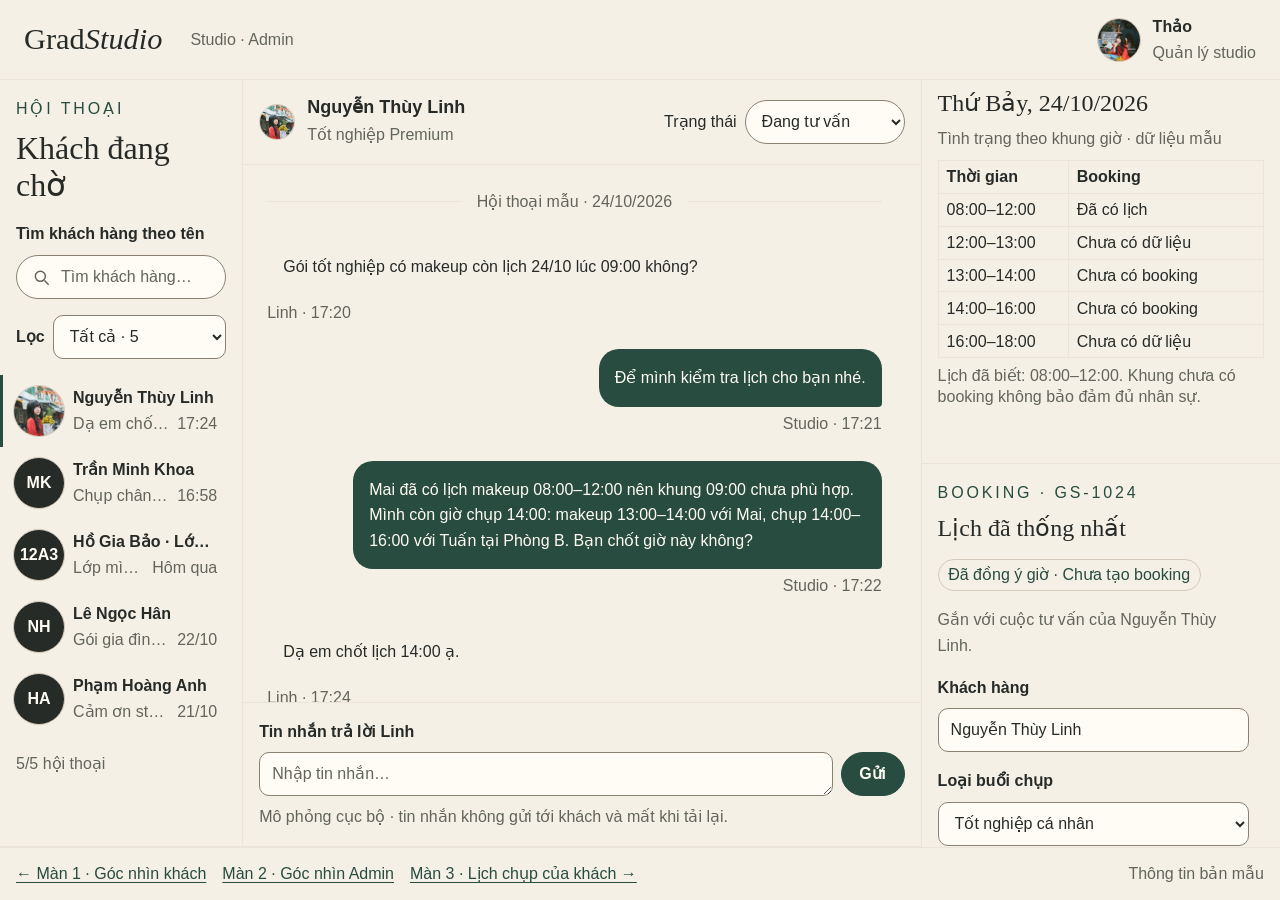
==== admin-scheduling.html @ cd3be63a "Refactor code structure for improved readability and maintainability" ====
<!doctype html>
<html lang="vi">
<head>
  <meta charset="UTF-8">
  <meta name="viewport" content="width=device-width, initial-scale=1">
  <meta name="description" content="Góc nhìn Admin GradStudio: hội thoại tư vấn, lịch nhân sự và bản nháp booking tốt nghiệp của Linh.">
  <title>Hội thoại &amp; lịch chụp | GradStudio</title>
  <link rel="stylesheet" href="css/common.css">
  <style>
    /* Page styles are embedded to keep this delivery to one HTML file. */
    .admin-page { --admin-line: color-mix(in srgb, var(--color-border) 30%, var(--color-background)); }
    .admin-page h1,.admin-page h2,.admin-page h3 { font-family: "Times New Roman",serif; font-weight: 400; }
    .admin-page h1 { font-size: 2rem; }
    .admin-page h2 { font-size: 1.75rem; }
    .admin-page h3 { font-size: 1.35rem; }
    .admin-page button,.admin-page select,.admin-page input { min-height: 44px; }
    .admin-page [hidden] { display: none; }
    .admin-skip { position: absolute; left: 1rem; top: -8rem; z-index: 5; }
    .admin-skip:focus { top: 1rem; }
    .admin-header { padding: 1rem; border-bottom: 1px solid var(--admin-line); display: flex; align-items: center; gap: 1rem 2rem; flex-wrap: wrap; }
    .admin-brand { display: inline-flex; align-items: center; min-height: 44px; font: 1.9rem "Times New Roman",serif; color: var(--color-text); text-decoration: none; }
    .admin-brand em { font-weight: 400; }
    .admin-role { background: var(--color-surface-soft); border-radius: 2rem; padding: .25rem .75rem; color: var(--color-text-muted); }
    .admin-nav { display: flex; flex-wrap: wrap; align-items: center; gap: .5rem 1.5rem; }
    .admin-nav a { display: inline-flex; align-items: center; min-height: 44px; text-decoration: none; }
    .admin-nav [aria-current] { border-bottom: 2px solid var(--color-brand); }
    .admin-user { display: flex; align-items: center; gap: .75rem; margin: 0; }
    .admin-avatar { width: 44px; height: 44px; object-fit: cover; border-radius: 50%; flex-shrink: 0; border: 1px solid var(--color-border); }
    .admin-layout { display: grid; }
    .admin-left,.admin-chat,.admin-right { min-width: 0; }
    .admin-left { border-bottom: 1px solid var(--admin-line); }
    .admin-inbox-head { padding: 1rem; }
    .admin-eyebrow { text-transform: uppercase; letter-spacing: .18em; font-size: 1rem; color: var(--color-brand); margin-bottom: .5rem; }
    .admin-muted { color: var(--color-text-muted); }
    .admin-note { color: var(--color-text-muted); margin: .5rem 0 0; }
    .admin-search { position: relative; }
    .admin-search svg { position: absolute; left: 1rem; top: .85rem; width: 20px; height: 20px; color: var(--color-text-muted); }
    .admin-search input { border-radius: 2rem; padding-left: 2.75rem; }
    .admin-filters { margin: 0; padding: 0 1rem 1rem; display: flex; align-items: center; gap: .5rem; }
    .admin-filters label { flex: 0 0 auto; margin: 0; }
    .admin-filters select { flex: 1; min-width: 0; }
    .admin-empty { padding: 1rem; color: var(--color-text-muted); }
    .admin-customers { list-style: none; padding: 0; margin: 0; }
    .admin-inbox-list { min-height: 0; overflow-y: scroll; scrollbar-gutter: stable; }
    .admin-inbox-controls { min-width: 0; background: var(--color-background); }
    .admin-customer { border-left: 3px solid transparent; }
    .admin-customer--active { background: var(--color-surface-soft); border-left-color: var(--color-brand); }
    .admin-customer-button { display: flex; align-items: flex-start; gap: .5rem; width: 100%; padding: 10px; border: 0; background: transparent; color: var(--color-text); font: inherit; text-align: left; cursor: pointer; }
    .admin-customer-button:disabled { cursor: default; }
    .admin-customer-button:hover { background: var(--color-surface-soft); }
    .admin-customer-button:focus-visible { outline-offset: -3px; }
    .admin-customer-button .admin-avatar { width: 52px; height: 52px; }
    .admin-customer-body { display: grid; grid-template-rows: 26px 26px; min-width: 0; flex: 1; }
    .admin-customer-name { display: block; min-width: 0; white-space: nowrap; overflow: hidden; text-overflow: ellipsis; line-height: 26px; }
    .admin-customer-preview { display: flex; min-width: 0; gap: .5rem; align-items: center; color: var(--color-text-muted); line-height: 26px; }
    .admin-preview { min-width: 0; flex: 1; white-space: nowrap; overflow: hidden; text-overflow: ellipsis; }
    .admin-customer-preview time { flex: 0 0 auto; white-space: nowrap; }
    .admin-initials { display: grid; place-items: center; background: var(--color-text); color: var(--color-on-brand); font-weight: 600; }
    .admin-status { display: inline-block; padding: .15rem .6rem; border: 1px solid var(--color-border); border-radius: 2rem; background: var(--color-background); color: var(--color-text-muted); }
    .admin-status--success { color: var(--color-success); }
    .admin-status--waiting { color: var(--color-warning); }
    .admin-left { display: grid; grid-template-rows: auto minmax(0,1fr); height: 65dvh; min-height: 360px; }
    .admin-chat { display: flex; flex-direction: column; border-bottom: 1px solid var(--admin-line); }
    .admin-chat-head { padding: 1rem; display: flex; align-items: center; flex-wrap: wrap; gap: .75rem; border-bottom: 1px solid var(--admin-line); }
    .admin-chat-person { flex: 1; min-width: 140px; }
    .admin-conversation-status { display: flex; align-items: center; gap: .5rem; width: 100%; }
    .admin-conversation-status label { margin: 0; white-space: nowrap; }
    .admin-conversation-status select { width: auto; flex: 1; min-width: 0; border-radius: 2rem; }
    .admin-chat-head h2 { font: 600 1.125rem var(--font-body); margin: 0; }
    .admin-chat-head p { margin: .25rem 0 0; }
    .admin-chat-body { padding: 1.5rem 1rem; flex: 1; min-height: 16rem; max-height: 70dvh; overflow-y: scroll; scrollbar-gutter: stable; }
    .admin-date-line { display: flex; align-items: center; gap: 1rem; color: var(--color-text-muted); margin-bottom: 1.5rem; text-align: center; }
    .admin-date-line::before,.admin-date-line::after { content: ""; flex: 1; height: 1px; background: var(--admin-line); }
    .admin-messages { list-style: none; margin: 0; padding: 0; display: flex; flex-direction: column; gap: 1.5rem; }
    .admin-message { max-width: 92%; align-self: flex-start; }
    .admin-message p { border-radius: 1.25rem 1.25rem 1.25rem .25rem; padding: 1rem; margin: 0 0 .25rem; background: var(--color-surface-soft); }
    .admin-message time { color: var(--color-text-muted); }
    .admin-message--studio { align-self: flex-end; text-align: right; }
    .admin-message--studio p { border-radius: 1.25rem 1.25rem .25rem 1.25rem; background: var(--color-brand); color: var(--color-on-brand); text-align: left; }
    .admin-chat-context { margin-top: 2rem; padding: 1rem; border: 1px solid var(--admin-line); border-radius: .75rem; color: var(--color-success); }
    .admin-compose { padding: 1rem; border-top: 1px solid var(--admin-line); }
    .admin-compose-row { display: flex; align-items: end; gap: .5rem; }
    .admin-compose-row textarea { min-height: 44px; max-height: 140px; }
    .admin-compose button { border-radius: 2rem; flex: 0 0 auto; min-width: 64px; }
    .admin-right { display: grid; grid-template-rows: auto minmax(0,1fr); min-height: 0; height: 100dvh; }
    .admin-inbox-list,.admin-chat-body,.admin-booking { overscroll-behavior-y: contain; scrollbar-color: var(--color-border) var(--color-background); }
    .admin-calendar-panel { min-width: 0; padding: 1rem; border-bottom: 1px solid var(--admin-line); }
    .admin-calendar-panel h2 { font-size: 1.5rem; margin-bottom: .5rem; }
    .admin-calendar-panel .admin-eyebrow { margin-bottom: .25rem; }
    .admin-calendar-panel p { margin-bottom: .5rem; }
    .admin-calendar { width: 100%; border-collapse: collapse; table-layout: fixed; }
    .admin-calendar caption { text-align: left; padding-bottom: .5rem; color: var(--color-text-muted); }
    .admin-calendar th,.admin-calendar td { border: 1px solid var(--admin-line); padding: .25rem .5rem; text-align: left; }
    .admin-calendar th { font-weight: 600; }
    .admin-calendar td:first-child,.admin-calendar th:first-child { width: 40%; white-space: nowrap; }
    .admin-busy { background: var(--color-surface-soft); }
    .admin-booking { min-height: 0; overflow-y: scroll; scrollbar-gutter: stable; background: var(--color-surface-soft); padding: 1rem; }
    .admin-booking h2 { font-size: 1.5rem; }
    .admin-booking form { display: grid; gap: 1rem; }
    .admin-booking-result { padding-top: 1rem; }
    .admin-booking-result dl { display: grid; gap: .5rem; }
    .admin-booking-result dt { color: var(--color-text-muted); }
    .admin-booking-result dd { margin: 0 0 .5rem; font-weight: 600; }
    .admin-response { display: flex; flex-wrap: wrap; gap: .5rem; }
    .admin-response button { flex: 1 1 100px; }
    .admin-live { color: var(--color-warning); }
    .admin-demo summary { cursor: pointer; min-height: 44px; display: flex; align-items: center; }
    .admin-form-grid { display: grid; gap: 1rem; }
    .admin-booking fieldset { padding: 0; border: 0; margin: 0; min-width: 0; }
    .admin-booking legend { font-weight: 600; margin-bottom: .5rem; }
    .admin-check { display: flex; align-items: center; gap: .5rem; min-height: 44px; }
    .admin-check input { width: 20px; height: 20px; min-height: 20px; accent-color: var(--color-brand); }
    .admin-assignment { display: flex; gap: .5rem; flex-wrap: wrap; margin: .5rem 0; }
    .admin-assignment span { background: var(--color-background); border: 1px solid var(--color-border); padding: .25rem .65rem; border-radius: 2rem; }
    .admin-price { display: flex; justify-content: space-between; flex-wrap: wrap; gap: .5rem; border-top: 1px solid var(--admin-line); padding-top: 1rem; }
    .admin-actions { display: flex; gap: .75rem; flex-wrap: wrap; }
    .admin-actions .button { flex: 1 1 140px; border-radius: 2rem; }
    .admin-demo { padding: 1rem; border-top: 1px solid var(--admin-line); color: var(--color-text-muted); }
    .admin-demo p { margin: .5rem 0 0; }
    .admin-demo a { min-height: 44px; display: inline-flex; align-items: center; padding-right: 1rem; }
    @media (min-width: 48rem) {
      .admin-header { padding-inline: 1.5rem; }
      .admin-user { margin-left: auto; }
      .admin-layout { grid-template-columns: 15rem minmax(0,1fr); align-items: start; }
      .admin-left { grid-column: 1; grid-row: 1 / 3; border-right: 1px solid var(--admin-line); }
      .admin-chat { grid-column: 2; width: 100%; }
      .admin-right { grid-column: 2; }
      .admin-form-grid { grid-template-columns: minmax(0,1fr) minmax(0,1fr); }
    }
    @media (min-width: 64rem) {
      .admin-page { height: 100dvh; display: grid; grid-template-rows: auto minmax(0,1fr) auto; }
      .admin-header { min-height: 80px; gap: 1rem; padding-block: .5rem; }
      .admin-nav { margin-inline: auto; }
      .admin-layout { grid-template-columns: clamp(230px,19vw,290px) minmax(0,1fr) clamp(320px,28vw,430px); align-items: stretch; min-height: 0; }
      .admin-left { grid-row: 1; min-height: 0; height: 100%; }
      .admin-chat { border-right: 1px solid var(--admin-line); min-height: 0; height: 100%; }
      .admin-chat-head,.admin-compose { flex-shrink: 0; padding: 1rem; }
      .admin-chat-body { min-height: 0; max-height: none; padding: 1.5rem; }
      .admin-right { grid-column: 3; height: 100%; grid-template-rows: minmax(0,1fr) minmax(0,1fr); }
      .admin-calendar-panel { padding: .5rem 1rem; }
      .admin-calendar-panel .admin-note { line-height: 1.3; }
      .admin-calendar-panel .admin-eyebrow { display: none; }
      .admin-calendar th,.admin-calendar td { padding-block: .2rem; }
      .admin-demo { padding: .25rem 1rem; display: flex; align-items: center; flex-wrap: wrap; justify-content: space-between; gap: .5rem; }
      .admin-demo details { max-width: 100%; }
      .admin-message { max-width: 86%; }
      .admin-conversation-status { margin-left: auto; width: auto; flex: 0 0 auto; }
      .admin-conversation-status select { width: 160px; min-width: 160px; flex: none; }
      .admin-chat-head .admin-avatar { width: 36px; height: 36px; }
    }
    @media (min-width: 64rem) and (max-height: 46rem) {
      /* Short windows give the fixed calendar its natural height to avoid overlap. */
      .admin-right { grid-template-rows: auto minmax(0,1fr); }
    }
  </style>
</head>
<body class="admin-page">
  <a class="button admin-skip" href="#admin-main">Đến nội dung chính</a>
  <header class="admin-header">
    <a class="admin-brand" href="index.html">Grad<em>Studio</em></a>
    <span class="admin-role">Studio · Admin</span>
    <p class="admin-user"><img class="admin-avatar" src="assets/images/avatar-studio.avif" alt="" width="44" height="44"><span><strong>Thảo</strong><br><span class="admin-muted">Quản lý studio</span></span></p>
  </header>
  <main class="admin-layout" id="admin-main">
    <section class="admin-left" aria-labelledby="admin-inbox-title">
      <div class="admin-inbox-controls">
      <div class="admin-inbox-head">
        <p class="admin-eyebrow">Hội thoại</p>
        <h1 id="admin-inbox-title">Khách đang chờ</h1>
        <label class="form-label" for="admin-search">Tìm khách hàng theo tên</label>
        <div class="admin-search">
          <svg aria-hidden="true" viewBox="0 0 24 24" fill="none" stroke="currentColor" stroke-width="1.8"><circle cx="10" cy="10" r="6"></circle><path d="m15 15 5 5"></path></svg>
          <input class="form-control" id="admin-search" type="search" placeholder="Tìm khách hàng…" disabled>
        </div>
      </div>
      <div class="admin-filters">
        <label class="form-label" for="admin-filter">Lọc</label>
        <select class="form-control" id="admin-filter" aria-label="Lọc trạng thái hội thoại" disabled>
          <option value="all">Tất cả · 5</option><option value="unanswered">Chưa trả lời · 2</option><option value="advising">Đang tư vấn · 1</option><option value="confirmed">Đã xác nhận · 1</option><option value="completed">Hoàn thành · 1</option>
        </select>
      </div>
      </div>
      <div class="admin-inbox-list" tabindex="0" role="region" aria-label="Danh sách hội thoại, cuộn độc lập">
      <ul class="admin-customers" aria-label="Danh sách hội thoại mẫu">
        <li class="admin-customer admin-customer--active" data-status="advising" data-customer="linh">
          <button class="admin-customer-button" type="button" aria-pressed="true" disabled>
            <img class="admin-avatar" src="assets/images/avatar-linh.avif" alt="" width="52" height="52">
            <span class="admin-customer-body"><strong class="admin-customer-name">Nguyễn Thùy Linh</strong><span class="admin-customer-preview"><span class="admin-preview">Dạ em chốt lịch 14:00 ạ.</span><time datetime="2026-10-24T17:24">17:24</time></span></span>
          </button>
        </li>
        <li class="admin-customer" data-status="unanswered" data-customer="khoa"><button class="admin-customer-button" type="button" aria-pressed="false" disabled><span class="admin-avatar admin-initials" aria-hidden="true">MK</span><span class="admin-customer-body"><strong class="admin-customer-name">Trần Minh Khoa</strong><span class="admin-customer-preview"><span class="admin-preview">Chụp chân dung CV mất bao lâu ạ?</span><time datetime="2026-10-24T16:58">16:58</time></span></span></button></li>
        <li class="admin-customer" data-status="confirmed" data-customer="bao"><button class="admin-customer-button" type="button" aria-pressed="false" disabled><span class="admin-avatar admin-initials" aria-hidden="true">12A3</span><span class="admin-customer-body"><strong class="admin-customer-name">Hồ Gia Bảo · Lớp 12A3</strong><span class="admin-customer-preview"><span class="admin-preview">Lớp mình chốt 24/10 nha studio.</span><time datetime="2026-10-23">Hôm qua</time></span></span></button></li>
        <li class="admin-customer" data-status="unanswered" data-customer="han"><button class="admin-customer-button" type="button" aria-pressed="false" disabled><span class="admin-avatar admin-initials" aria-hidden="true">NH</span><span class="admin-customer-body"><strong class="admin-customer-name">Lê Ngọc Hân</strong><span class="admin-customer-preview"><span class="admin-preview">Gói gia đình 4 người giá sao ạ?</span><time datetime="2026-10-22">22/10</time></span></span></button></li>
        <li class="admin-customer" data-status="completed" data-customer="anh"><button class="admin-customer-button" type="button" aria-pressed="false" disabled><span class="admin-avatar admin-initials" aria-hidden="true">HA</span><span class="admin-customer-body"><strong class="admin-customer-name">Phạm Hoàng Anh</strong><span class="admin-customer-preview"><span class="admin-preview">Cảm ơn studio, ảnh đẹp lắm!</span><time datetime="2026-10-21">21/10</time></span></span></button></li>
      </ul>
      <p class="admin-empty" id="admin-empty" role="status" hidden>Không có hội thoại phù hợp.</p>
      <p class="admin-empty" id="admin-count" role="status">5 hội thoại · đang mở Linh</p>
      </div>
    </section>
    <section class="admin-chat" id="admin-chat" aria-labelledby="admin-chat-title">
      <header class="admin-chat-head">
        <img class="admin-avatar" src="assets/images/avatar-linh.avif" alt="" width="44" height="44">
        <div class="admin-chat-person"><h2 id="admin-chat-title">Nguyễn Thùy Linh</h2><p class="admin-muted">Tốt nghiệp Premium</p></div>
        <div class="admin-conversation-status"><label for="admin-status">Trạng thái</label><select class="form-control" id="admin-status" disabled><option value="unanswered">Chưa trả lời</option><option value="advising" selected>Đang tư vấn</option><option value="confirmed">Đã xác nhận</option><option value="completed">Hoàn thành</option></select></div>
      </header>
      <div class="admin-chat-body" tabindex="0" role="region" aria-label="Tin nhắn, cuộn độc lập">
        <p class="admin-date-line">Hội thoại mẫu · 24/10/2026</p>
        <ol class="admin-messages" aria-label="Tin nhắn giữa Linh và studio" aria-live="polite" aria-relevant="additions">
          <li class="admin-message"><p>Gói tốt nghiệp có makeup còn lịch 24/10 lúc 09:00 không?</p><span class="admin-muted">Linh · </span><time datetime="2026-10-24T17:20">17:20</time></li>
          <li class="admin-message admin-message--studio"><p>Để mình kiểm tra lịch cho bạn nhé.</p><span class="admin-muted">Studio · </span><time datetime="2026-10-24T17:21">17:21</time></li>
          <li class="admin-message admin-message--studio"><p>Mai đã có lịch makeup 08:00–12:00 nên khung 09:00 chưa phù hợp. Mình còn giờ chụp 14:00: makeup 13:00–14:00 với Mai, chụp 14:00–16:00 với Tuấn tại Phòng B. Bạn chốt giờ này không?</p><span class="admin-muted">Studio · </span><time datetime="2026-10-24T17:22">17:22</time></li>
          <li class="admin-message"><p>Dạ em chốt lịch 14:00 ạ.</p><span class="admin-muted">Linh · </span><time datetime="2026-10-24T17:24">17:24</time></li>
        </ol>
        <p class="admin-chat-context" id="admin-context">✓ Linh đã đồng ý giờ 14:00 trong hội thoại mẫu. Có thể tạo booking chờ cọc.</p>
      </div>
      <form class="admin-compose" aria-label="Soạn tin nhắn mẫu">
        <label class="form-label" for="admin-message" id="admin-compose-label">Tin nhắn trả lời Linh</label>
        <div class="admin-compose-row"><textarea class="form-control" id="admin-message" rows="1" maxlength="3000" placeholder="Nhập tin nhắn…" aria-describedby="admin-chat-help"></textarea><button class="button" id="admin-send" type="submit" disabled>Gửi</button></div>
        <p class="admin-note" id="admin-chat-help">Mô phỏng cục bộ · tin nhắn không gửi tới khách và mất khi tải lại.</p>
      </form>
    </section>
    <aside class="admin-right" aria-label="Lịch booking và thiết lập booking">
      <section class="admin-calendar-panel" id="admin-calendar" aria-labelledby="admin-calendar-title">
        <p class="admin-eyebrow">Lịch booking</p>
        <h2 id="admin-calendar-title">Thứ Bảy, 24/10/2026</h2>
        <table class="admin-calendar">
          <caption>Tình trạng theo khung giờ · dữ liệu mẫu</caption>
          <thead><tr><th scope="col">Thời gian</th><th scope="col">Booking</th></tr></thead>
          <tbody>
            <tr class="admin-busy"><td>08:00–12:00</td><td>Đã có lịch</td></tr>
            <tr><td>12:00–13:00</td><td>Chưa có dữ liệu</td></tr>
            <tr><td>13:00–14:00</td><td id="admin-calendar-makeup">Chưa có booking</td></tr>
            <tr><td>14:00–16:00</td><td id="admin-calendar-shoot">Chưa có booking</td></tr>
            <tr><td>16:00–18:00</td><td>Chưa có dữ liệu</td></tr>
          </tbody>
        </table>
        <p class="admin-note" id="admin-calendar-note">Lịch đã biết: 08:00–12:00. Khung chưa có booking không bảo đảm đủ nhân sự.</p>
      </section>
      <section class="admin-booking" id="admin-booking" aria-labelledby="admin-booking-title">
        <p class="admin-eyebrow">Booking · GS-1024</p><h2 id="admin-booking-title" tabindex="-1">Lịch đã thống nhất</h2>
        <div id="admin-booking-linh">
        <p class="admin-status admin-status--success" id="admin-booking-status" role="status">Đã đồng ý giờ · Chưa tạo booking</p>
        <p class="admin-muted">Gắn với cuộc tư vấn của Nguyễn Thùy Linh.</p>
        <form id="admin-booking-form" aria-describedby="admin-booking-help">
          <div><label class="form-label" for="admin-customer-name">Khách hàng</label><input class="form-control" id="admin-customer-name" value="Nguyễn Thùy Linh" readonly></div>
          <div><label class="form-label" for="admin-session">Loại buổi chụp</label><select class="form-control" id="admin-session"><option>Tốt nghiệp cá nhân</option></select></div>
          <div><label class="form-label" for="admin-package">Gói chụp</label><select class="form-control" id="admin-package"><option>Premium · 2 giờ · 30 ảnh</option></select></div>
          <div class="admin-form-grid">
            <div><label class="form-label" for="admin-date">Ngày chụp</label><input class="form-control" id="admin-date" type="date" value="2026-10-24"></div>
            <div><label class="form-label" for="admin-time">Giờ bắt đầu chụp</label><select class="form-control" id="admin-time" aria-describedby="admin-time-help"><option value="09:00" disabled>09:00 · trùng lịch</option><option value="14:00" selected>14:00</option><option value="15:00">15:00</option></select></div>
          </div>
          <p class="admin-note" id="admin-time-help">Lịch mẫu đã chốt: makeup lúc 13:00, bắt đầu chụp lúc 14:00.</p>
          <fieldset><legend>Dịch vụ thêm</legend><label class="admin-check"><input id="admin-makeup" type="checkbox" checked disabled> Makeup (60 phút trước giờ chụp)</label><label class="admin-check"><input type="checkbox" disabled> Thuê áo cử nhân · chưa có báo giá</label></fieldset>
          <div><label class="form-label" for="admin-price">Giá chốt (đ)</label><input class="form-control" id="admin-price" value="1.800.000" readonly></div>
          <div><strong>Phân công dự kiến</strong><div class="admin-assignment"><span>Makeup · Mai</span><span>Thợ chụp · Tuấn</span><span>Phòng B</span></div></div>
          <div class="admin-price"><span>Cọc 30%</span><strong>540.000đ</strong></div>
          <div class="admin-price"><span>Còn lại sau buổi chụp</span><strong>1.260.000đ</strong></div>
          <fieldset><legend>Mô phỏng phản hồi của Linh</legend><div class="admin-response"><button class="button button--secondary" id="admin-agree" type="button" disabled>Đồng ý lịch</button><button class="button button--secondary" id="admin-decline" type="button" disabled>Từ chối lịch</button></div></fieldset>
          <div class="admin-actions"><button class="button button--secondary" id="admin-quote" type="button" disabled>Gửi đề xuất vào chat</button><button class="button" id="admin-create" type="submit" disabled>Tạo booking</button></div>
          <p class="admin-note" id="admin-booking-help">Mô phỏng trên trình duyệt. Đổi lịch cần gửi đề xuất và có phản hồi đồng ý mới. Không giữ tài nguyên hoặc thanh toán thật.</p>
        </form>
        <div class="admin-booking-result" id="admin-booking-result" hidden>
          <dl><dt>Khách hàng · Gói</dt><dd>Nguyễn Thùy Linh · Tốt nghiệp Premium</dd><dt>Ngày chụp</dt><dd id="admin-result-date">24/10/2026</dd><dt>Makeup · Mai</dt><dd id="admin-result-makeup">13:00–14:00</dd><dt>Chụp · Tuấn · Phòng B</dt><dd id="admin-result-shoot">14:00–16:00</dd><dt>Tổng giá</dt><dd>1.800.000đ</dd><dt>Cọc 30%</dt><dd>540.000đ</dd><dt>Còn lại sau buổi chụp</dt><dd>1.260.000đ</dd></dl>
          <p>Booking mô phỏng đang chờ cọc; chưa giữ lịch chính thức.</p>
          <button class="button button--secondary" id="admin-edit" type="button" disabled>Chỉnh lại lịch</button>
        </div>
        <p class="admin-note admin-live" id="admin-feedback" role="status" aria-live="polite"></p>
        <noscript><p>Bật JavaScript để tìm kiếm, lọc, gửi tin nhắn mô phỏng và thay đổi trạng thái booking. Nội dung mẫu, form và liên kết vẫn xem được.</p></noscript>
        </div>
        <div id="admin-booking-other" hidden><p id="admin-booking-other-note">Chưa có dữ liệu booking cho hội thoại này.</p><p class="admin-note">Có thể tiếp tục tư vấn qua chat. Mẫu booking đầy đủ hiện có ở hội thoại Linh.</p></div>
      </section>
    </aside>
  </main>
  <footer class="admin-demo">
    <nav aria-label="Chuyển vai trò trong bản mẫu"><a href="index.html">← Màn 1 · Góc nhìn khách</a><a href="admin-scheduling.html" aria-current="page">Màn 2 · Góc nhìn Admin</a><a href="my-appointments.html" aria-describedby="admin-integration-note">Màn 3 · Lịch chụp của khách →</a></nav>
    <details><summary>Thông tin bản mẫu</summary><p id="admin-integration-note">Màn 3 chờ tích hợp: file my-appointments.html chưa có trong repository tại thời điểm dựng màn 2.</p><p>GradStudio · Bản mẫu PA02 · Các tương tác mô phỏng không được lưu khi tải lại.</p></details>
  </footer>
  <script>
    // Local demo only. Data is seeded from the HTML; no network or storage.
    (() => {
      'use strict';
      const $ = id => document.getElementById(id);
      const names = { unanswered: 'Chưa trả lời', advising: 'Đang tư vấn', confirmed: 'Đã xác nhận', completed: 'Hoàn thành' };
      const search = $('admin-search'), filter = $('admin-filter'), status = $('admin-status');
      const date = $('admin-date'), time = $('admin-time'), form = $('admin-booking-form');
      const messages = document.querySelector('.admin-messages');
      const chatScroll = document.querySelector('.admin-chat-body');
      const feedback = $('admin-feedback');
      const initialDate = document.querySelector('.admin-date-line').textContent;
      const normalize = value => value.normalize('NFD').replace(/[\u0300-\u036f]/g, '').replace(/đ/gi, 'd').toLocaleLowerCase('vi').trim();
      const clock = () => new Intl.DateTimeFormat('vi-VN', { hour: '2-digit', minute: '2-digit', timeZone: 'Asia/Ho_Chi_Minh' }).format(new Date());
      const historyItem = (text, sender, stamp, studio = false) => {
        const item = document.createElement('li');
        item.className = 'admin-message' + (studio ? ' admin-message--studio' : '');
        const content = document.createElement('p');
        content.textContent = text;
        const label = document.createElement('span');
        label.className = 'admin-muted';
        label.textContent = `${sender} · ${stamp}`;
        item.append(content, label);
        return item;
      };
      const conversations = [...document.querySelectorAll('.admin-customer')].map(row => {
        const name = row.querySelector('strong').textContent;
        const id = row.dataset.customer;
        const preview = row.querySelector('.admin-preview');
        const stamp = row.querySelector('time');
        return { id, row, name, preview, stamp, button: row.querySelector('button'), status: row.dataset.status,
          history: id === 'linh' ? [...messages.children] : [historyItem(preview.textContent, name, stamp.textContent)],
          draft: '', scroll: 0 };
      });
      let active = conversations[0];
      let bookingState = 'agreed';
      let proposal = '';
      const fingerprint = () => `${date.value}|${time.value}`;
      const available = () => date.value === '2026-10-24' && ['14:00', '15:00'].includes(time.value);
      const hour = value => `${String(value).padStart(2, '0')}:00`;
      const times = () => {
        const start = Number(time.value.slice(0, 2));
        return { start, makeup: `${hour(start - 1)}–${hour(start)}`, shoot: `${hour(start)}–${hour(start + 2)}` };
      };
      function describe(conversation) {
        conversation.button.title = `${conversation.name} · ${names[conversation.status]}\n${conversation.preview.textContent}`;
        conversation.button.setAttribute('aria-label', `${conversation.name}. ${names[conversation.status]}. ${conversation.preview.textContent}`);
        conversation.row.querySelector('strong').title = conversation.name;
        conversation.preview.title = conversation.preview.textContent;
      }
      function applyFilters() {
        let shown = 0;
        conversations.forEach(item => {
          item.row.hidden = !(normalize(item.name).includes(normalize(search.value)) && (filter.value === 'all' || item.status === filter.value));
          if (!item.row.hidden) shown++;
        });
        [...filter.options].forEach(option => {
          const count = option.value === 'all' ? conversations.length : conversations.filter(item => item.status === option.value).length;
          option.textContent = `${option.value === 'all' ? 'Tất cả' : names[option.value]} · ${count}`;
        });
        $('admin-empty').hidden = shown !== 0;
        $('admin-count').textContent = `${shown}/${conversations.length} hội thoại`;
      }
      function setStatus(value) {
        active.status = value;
        active.row.dataset.status = value;
        status.value = value;
        describe(active);
        applyFilters();
      }
      function addMessage(text, studio = true) {
        const stamp = clock();
        const item = historyItem(text, studio ? 'Studio' : active.name, `${stamp} · mô phỏng`, studio);
        active.history.push(item);
        messages.append(item);
        active.preview.textContent = text;
        active.stamp.textContent = stamp;
        active.stamp.dateTime = new Date().toISOString();
        describe(active);
        chatScroll.scrollTop = chatScroll.scrollHeight;
      }
      function renderCalendar() {
        const value = times();
        const valid = available();
        const pending = bookingState === 'created';
        const makeup = $('admin-calendar-makeup');
        const shoot = $('admin-calendar-shoot');
        // Pending deposits remain distinct from confirmed bookings.
        [makeup, shoot].forEach(cell => {
          cell.textContent = pending ? 'Chờ cọc · GS-1024' : 'Chưa có booking';
          cell.className = pending ? 'admin-status--waiting' : '';
        });
        if (valid) {
          makeup.previousElementSibling.textContent = value.makeup;
          shoot.previousElementSibling.textContent = value.shoot;
          makeup.parentElement.previousElementSibling.firstElementChild.textContent = `12:00–${hour(value.start - 1)}`;
          shoot.parentElement.nextElementSibling.firstElementChild.textContent = `${hour(value.start + 2)}–18:00`;
        }
        $('admin-calendar-note').textContent = pending ? 'GS-1024 mới chờ cọc, chưa giữ lịch chính thức. Lịch này chỉ là dữ liệu mẫu.' : 'Lịch đã biết: 08:00–12:00. Khung chưa có booking không bảo đảm đủ nhân sự.';
      }
      function renderBooking() {
        renderCalendar();
        const isLinh = active.id === 'linh';
        $('admin-booking-linh').hidden = !isLinh;
        $('admin-booking-other').hidden = isLinh;
        document.querySelector('#admin-booking > .admin-eyebrow').textContent = isLinh ? 'Booking · GS-1024' : 'Thông tin booking';
        if (!isLinh) {
          $('admin-booking-title').textContent = 'Booking của khách';
          $('admin-booking-other-note').textContent = `Chưa có dữ liệu booking của ${active.name} trong tài liệu mẫu.`;
          $('admin-context').textContent = `Đang xem hội thoại mẫu của ${active.name}. Có thể trả lời và đổi trạng thái; chưa có dữ liệu booking cho khách này.`;
          $('admin-context').style.color = 'var(--color-text-muted)';
          return;
        }
        const created = bookingState === 'created', valid = available();
        const labels = { agreed: 'Đã đồng ý giờ · Chưa tạo booking', draft: 'Chưa chốt giờ', proposed: 'Chờ Linh phản hồi', declined: 'Khách từ chối · Cần tư vấn lại', created: 'Chờ cọc 30% · Mô phỏng' };
        $('admin-booking-title').textContent = created ? 'Booking của Linh' : bookingState === 'agreed' ? 'Lịch đã thống nhất' : 'Booking mới';
        $('admin-booking-status').textContent = labels[bookingState];
        $('admin-booking-status').className = 'admin-status ' + (bookingState === 'agreed' ? 'admin-status--success' : 'admin-status--waiting');
        form.hidden = created;
        $('admin-booking-result').hidden = !created;
        $('admin-create').disabled = !valid || bookingState !== 'agreed';
        $('admin-quote').disabled = !valid;
        $('admin-agree').disabled = !valid || bookingState !== 'proposed' || proposal !== fingerprint();
        $('admin-decline').disabled = !valid || !['agreed', 'proposed'].includes(bookingState);
        $('admin-context').textContent = !valid ? 'Chưa có dữ liệu cho ngày này. Chọn 24/10/2026 để tiếp tục bản mẫu.' : created ? 'GS-1024 đang chờ cọc 30% trong bản mô phỏng; lịch chưa giữ chính thức.' : bookingState === 'agreed' ? `✓ Linh đã đồng ý giờ ${time.value}. Có thể tạo booking chờ cọc.` : bookingState === 'declined' ? 'Linh đã từ chối đề xuất. Cần tư vấn giờ khác.' : bookingState === 'proposed' ? 'Đề xuất đã có trong chat mô phỏng. Chờ Linh phản hồi.' : 'Lịch đã thay đổi. Cần gửi đề xuất và có đồng ý mới.';
        $('admin-context').style.color = bookingState === 'agreed' ? 'var(--color-success)' : 'var(--color-text-muted)';
        if (valid) {
          const value = times();
          $('admin-time-help').textContent = `Makeup ${value.makeup} · Mai; chụp ${value.shoot} · Tuấn · Phòng B.`;
          $('admin-result-makeup').textContent = value.makeup;
          $('admin-result-shoot').textContent = value.shoot;
        } else $('admin-time-help').textContent = 'Chưa có dữ liệu cho ngày này; không thể gửi đề xuất hoặc tạo booking.';
      }
      function selectConversation(item) {
        active.draft = $('admin-message').value;
        active.scroll = chatScroll.scrollTop;
        active = item;
        conversations.forEach(conversation => {
          const selected = conversation === active;
          conversation.row.classList.toggle('admin-customer--active', selected);
          conversation.button.setAttribute('aria-pressed', String(selected));
        });
        const avatar = active.row.querySelector('.admin-avatar').cloneNode(true);
        document.querySelector('.admin-chat-head > .admin-avatar').replaceWith(avatar);
        $('admin-chat-title').textContent = active.name;
        document.querySelector('.admin-chat-person p').textContent = active.id === 'linh' ? 'Tốt nghiệp Premium' : 'Hội thoại tư vấn';
        status.value = active.status;
        messages.replaceChildren(...active.history);
        messages.setAttribute('aria-label', `Tin nhắn giữa ${active.name} và studio`);
        document.querySelector('.admin-date-line').textContent = active.id === 'linh' ? initialDate : 'Hội thoại mẫu';
        $('admin-message').value = active.draft;
        $('admin-compose-label').textContent = `Tin nhắn trả lời ${active.name}`;
        renderBooking();
        chatScroll.scrollTop = active.scroll;
      }
      function changeSchedule() {
        if (active.id !== 'linh') return;
        bookingState = 'draft'; proposal = ''; feedback.textContent = '';
        setStatus('advising'); renderBooking();
      }
      [search, filter, status, $('admin-send'), $('admin-edit')].forEach(control => { control.disabled = false; });
      conversations.forEach(item => {
        item.button.disabled = false;
        describe(item);
        item.button.addEventListener('click', () => selectConversation(item));
      });
      search.addEventListener('input', applyFilters);
      filter.addEventListener('change', applyFilters);
      status.addEventListener('change', () => setStatus(status.value));
      document.querySelector('.admin-compose').addEventListener('submit', event => {
        event.preventDefault();
        const text = $('admin-message').value.trim();
        if (!text) { $('admin-message').focus(); return; }
        addMessage(text);
        $('admin-message').value = ''; active.draft = '';
        if (active.status === 'unanswered') setStatus('advising');
        $('admin-message').focus();
      });
      date.addEventListener('change', changeSchedule);
      time.addEventListener('change', changeSchedule);
      $('admin-quote').addEventListener('click', () => {
        if (active.id !== 'linh' || !available()) return;
        const value = times();
        addMessage(`Đề xuất ngày 24/10/2026: makeup ${value.makeup} với Mai, chụp ${value.shoot} với Tuấn tại Phòng B. Gói Tốt nghiệp Premium 1.800.000đ, cọc 30% là 540.000đ. Bạn đồng ý lịch này không?`);
        bookingState = 'proposed'; proposal = fingerprint(); setStatus('advising'); renderBooking();
        feedback.textContent = 'Đã thêm đề xuất vào chat mô phỏng. Có thể thử đồng ý hoặc từ chối.';
      });
      $('admin-agree').addEventListener('click', () => {
        if (active.id !== 'linh' || bookingState !== 'proposed' || proposal !== fingerprint() || !available()) return;
        addMessage(`Dạ em đồng ý lịch chụp ${time.value} ngày 24/10/2026 ạ.`, false);
        bookingState = 'agreed'; setStatus('confirmed'); renderBooking();
        feedback.textContent = 'Linh đồng ý trong bản mô phỏng. Booking chưa tạo, chưa có cọc.';
      });
      $('admin-decline').addEventListener('click', () => {
        if (active.id !== 'linh' || !['agreed', 'proposed'].includes(bookingState) || !available()) return;
        addMessage(`Giờ ${time.value} chưa phù hợp, studio tư vấn giúp em giờ khác nhé.`, false);
        bookingState = 'declined'; proposal = ''; setStatus('advising'); renderBooking();
        feedback.textContent = 'Khách từ chối. Chưa thể tạo booking; hãy gửi đề xuất mới.';
      });
      form.addEventListener('submit', event => {
        event.preventDefault();
        if (active.id !== 'linh' || !available() || bookingState !== 'agreed') return;
        bookingState = 'created'; setStatus('confirmed');
        addMessage(`Booking mô phỏng GS-1024 chuyển sang Chờ cọc 30% (540.000đ). Makeup ${times().makeup}; chụp ${times().shoot}. Chưa giữ lịch chính thức.`);
        renderBooking();
        feedback.textContent = 'Chỉ tạo trong phiên xem này. Màn 3 chưa tích hợp; không gửi hoặc lưu dữ liệu.';
        $('admin-booking').scrollTop = 0;
        $('admin-booking-title').focus({ preventScroll: true });
      });
      $('admin-edit').addEventListener('click', () => {
        changeSchedule(); feedback.textContent = 'Đã mở bản nháp. Cần chốt lại trước khi tạo booking.'; time.focus();
      });
      applyFilters(); renderBooking();
    })();
  </script>
</body>
</html>
---- css/common.css ----
/* Shared foundation only. Load before each page's own stylesheet. */
:root {
  color-scheme: light;

  /* Shared film-journal palette: see DESIGN.md for roles and pairings. */
  --color-background: #f5f0e6;
  --color-surface: #fffcf5;
  --color-surface-soft: var(--color-background);
  --color-text: #262b28;
  --color-text-muted: #62655b;
  --color-border: #d3c9b9;
  --color-control-border: #8a8171;
  --color-brand: #284c3f;
  --color-brand-hover: #1b392f;
  --color-on-brand: var(--color-surface);
  --color-wine: #7a3734;
  /* Pale gold is decorative only, not text or functional indicators. */
  --color-accent: #b59157;
  /* Status foregrounds on light surfaces; always include a text label. */
  --color-success: var(--color-brand);
  --color-warning: var(--color-wine);
  --color-danger: var(--color-wine);
  --color-focus: #175e92;
  --color-disabled-background: var(--color-border);
  --color-disabled-text: var(--color-text);

  /* Local GS font faces are pending import; use these fallbacks until then.
     Add @font-face only after the shared font files and OFL licenses exist. */
  --font-body: "GS Be Vietnam", "Segoe UI", Arial, sans-serif;
  --font-heading: "GS Merriweather", "Times New Roman", serif;
  --font-size-body: 1rem;
  --line-height-body: 1.6;
  --line-height-heading: 1.25;

  /* 4, 8, 12, 16, 24, 32, 48, 64, 96 px at a 16 px root font size. */
  --space-1: 0.25rem;
  --space-2: 0.5rem;
  --space-3: 0.75rem;
  --space-4: 1rem;
  --space-5: 1.5rem;
  --space-6: 2rem;
  --space-7: 3rem;
  --space-8: 4rem;
  --space-9: 6rem;

  --container-max: 74rem;
  --control-min-size: 2.75rem;
  --button-min-size: 3rem;
  --radius-image: 0.375rem;
  --radius-control: 0.625rem;
  --radius-card: 1rem;
  --shadow-paper: 0 2px 8px rgb(38 43 40 / 8%);
  --shadow-raised: 0 8px 24px rgb(38 43 40 / 12%);
  --border-width: 1px;
}

*,
*::before,
*::after {
  box-sizing: border-box;
}

html {
  font-size: 100%;
}

body {
  margin: 0;
  background-color: var(--color-background);
  color: var(--color-text);
  font-family: var(--font-body);
  font-size: var(--font-size-body);
  line-height: var(--line-height-body);
  overflow-wrap: anywhere;
}

:where(h1, h2, h3, h4, h5, h6) {
  margin-block: 0 var(--space-4);
  font-family: var(--font-heading);
  font-weight: 400;
  line-height: var(--line-height-heading);
}

h1 {
  font-size: clamp(2rem, 1rem + 3vw, 3.5rem);
  line-height: 1.18;
}

h2 {
  font-size: clamp(1.5rem, 1rem + 1.25vw, 2rem);
}

h3 {
  font-size: 1.5rem;
}

:where(h4, h5, h6) {
  font-size: 1.125rem;
}

:where(p, ul, ol, dl) {
  margin-block: 0 var(--space-4);
}

:where(ul, ol) {
  padding-inline-start: var(--space-5);
}

:where(img, video) {
  display: block;
  max-inline-size: 100%;
  block-size: auto;
}

:where(button, input, select, textarea) {
  font: inherit;
}

a {
  color: var(--color-brand);
  text-underline-offset: 0.2em;
}

/* Keep native focus as a fallback; never remove outlines globally. */
:where(a, button, input, select, textarea, summary):focus-visible {
  outline: 3px solid var(--color-focus);
  outline-offset: 3px;
}

.container {
  inline-size: 100%;
  max-inline-size: var(--container-max);
  margin-inline: auto;
  padding-inline: var(--space-4);
}

.text-muted {
  color: var(--color-text-muted);
}

/* Use on <button> for actions and <a href="..."> for navigation. */
.button {
  display: inline-flex;
  align-items: center;
  justify-content: center;
  gap: var(--space-2);
  min-inline-size: var(--control-min-size);
  min-block-size: var(--button-min-size);
  max-inline-size: 100%;
  padding: var(--space-2) var(--space-4);
  border: var(--border-width) solid var(--color-brand);
  border-radius: var(--radius-control);
  background-color: var(--color-brand);
  color: var(--color-on-brand);
  font-family: var(--font-body);
  font-size: var(--font-size-body);
  font-weight: 600;
  line-height: 1.5;
  text-align: center;
  text-decoration: none;
  white-space: normal;
  overflow-wrap: anywhere;
  cursor: pointer;
}

.button--secondary {
  background-color: var(--color-surface);
  color: var(--color-brand);
}

.form-label {
  display: block;
  margin-block-end: var(--space-2);
  font-weight: 600;
}

/* Text-like inputs, select and textarea; not checkbox/radio inputs. */
.form-control {
  display: block;
  inline-size: 100%;
  min-inline-size: 0;
  min-block-size: var(--control-min-size);
  max-inline-size: 100%;
  padding: var(--space-2) var(--space-3);
  border: var(--border-width) solid var(--color-control-border);
  border-radius: var(--radius-control);
  background-color: var(--color-surface);
  color: var(--color-text);
  font: inherit;
}

textarea.form-control {
  resize: vertical;
}

.form-control::placeholder {
  color: var(--color-text-muted);
  opacity: 1;
}

/* Hover does not carry information that is unavailable on touch screens. */
@media (hover: hover) {
  a:hover {
    color: var(--color-brand-hover);
  }

  .button:not(:disabled):not([aria-disabled="true"]):hover {
    border-color: var(--color-brand-hover);
    background-color: var(--color-brand-hover);
    color: var(--color-on-brand);
  }

  .button--secondary:not(:disabled):not([aria-disabled="true"]):hover {
    background-color: var(--color-surface-soft);
    color: var(--color-brand-hover);
  }

  .form-control:not(:disabled):hover {
    border-color: var(--color-brand);
  }
}

/* aria-disabled styles appearance only; see DESIGN.md for link semantics. */
.button:disabled,
.button[aria-disabled="true"],
.form-control:disabled {
  border-color: var(--color-border);
  background-color: var(--color-disabled-background);
  color: var(--color-disabled-text);
  opacity: 1;
  cursor: not-allowed;
}

/* Literal media queries: CSS custom properties cannot define breakpoints here. */
@media (min-width: 48rem) {
  .container {
    padding-inline: var(--space-5);
  }
}

@media (min-width: 64rem) {
  .container {
    padding-inline: var(--space-7);
  }
}
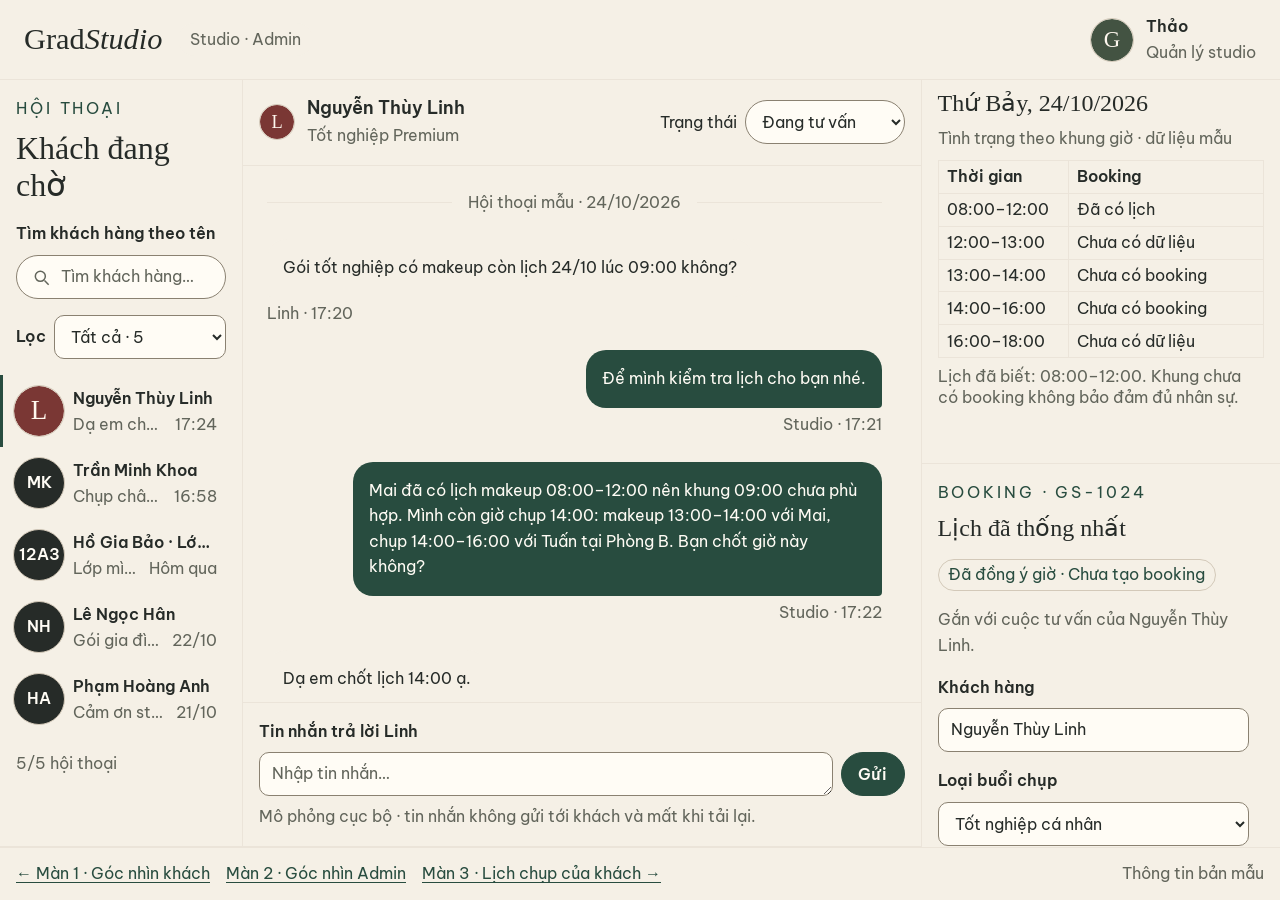
==== commit 7e9a8ecc: "chore(pa02): organize prototype files and refresh evidence" ====
--- a/admin-scheduling.html
+++ b/admin-scheduling.html
@@ -6,160 +6,15 @@
   <meta name="description" content="Góc nhìn Admin GradStudio: hội thoại tư vấn, lịch nhân sự và bản nháp booking tốt nghiệp của Linh.">
   <title>Hội thoại &amp; lịch chụp | GradStudio</title>
   <link rel="stylesheet" href="css/common.css">
-  <style>
-    /* Page styles are embedded to keep this delivery to one HTML file. */
-    .admin-page { --admin-line: color-mix(in srgb, var(--color-border) 30%, var(--color-background)); }
-    .admin-page h1,.admin-page h2,.admin-page h3 { font-family: "Times New Roman",serif; font-weight: 400; }
-    .admin-page h1 { font-size: 2rem; }
-    .admin-page h2 { font-size: 1.75rem; }
-    .admin-page h3 { font-size: 1.35rem; }
-    .admin-page button,.admin-page select,.admin-page input { min-height: 44px; }
-    .admin-page [hidden] { display: none; }
-    .admin-skip { position: absolute; left: 1rem; top: -8rem; z-index: 5; }
-    .admin-skip:focus { top: 1rem; }
-    .admin-header { padding: 1rem; border-bottom: 1px solid var(--admin-line); display: flex; align-items: center; gap: 1rem 2rem; flex-wrap: wrap; }
-    .admin-brand { display: inline-flex; align-items: center; min-height: 44px; font: 1.9rem "Times New Roman",serif; color: var(--color-text); text-decoration: none; }
-    .admin-brand em { font-weight: 400; }
-    .admin-role { background: var(--color-surface-soft); border-radius: 2rem; padding: .25rem .75rem; color: var(--color-text-muted); }
-    .admin-nav { display: flex; flex-wrap: wrap; align-items: center; gap: .5rem 1.5rem; }
-    .admin-nav a { display: inline-flex; align-items: center; min-height: 44px; text-decoration: none; }
-    .admin-nav [aria-current] { border-bottom: 2px solid var(--color-brand); }
-    .admin-user { display: flex; align-items: center; gap: .75rem; margin: 0; }
-    .admin-avatar { width: 44px; height: 44px; object-fit: cover; border-radius: 50%; flex-shrink: 0; border: 1px solid var(--color-border); }
-    .admin-layout { display: grid; }
-    .admin-left,.admin-chat,.admin-right { min-width: 0; }
-    .admin-left { border-bottom: 1px solid var(--admin-line); }
-    .admin-inbox-head { padding: 1rem; }
-    .admin-eyebrow { text-transform: uppercase; letter-spacing: .18em; font-size: 1rem; color: var(--color-brand); margin-bottom: .5rem; }
-    .admin-muted { color: var(--color-text-muted); }
-    .admin-note { color: var(--color-text-muted); margin: .5rem 0 0; }
-    .admin-search { position: relative; }
-    .admin-search svg { position: absolute; left: 1rem; top: .85rem; width: 20px; height: 20px; color: var(--color-text-muted); }
-    .admin-search input { border-radius: 2rem; padding-left: 2.75rem; }
-    .admin-filters { margin: 0; padding: 0 1rem 1rem; display: flex; align-items: center; gap: .5rem; }
-    .admin-filters label { flex: 0 0 auto; margin: 0; }
-    .admin-filters select { flex: 1; min-width: 0; }
-    .admin-empty { padding: 1rem; color: var(--color-text-muted); }
-    .admin-customers { list-style: none; padding: 0; margin: 0; }
-    .admin-inbox-list { min-height: 0; overflow-y: scroll; scrollbar-gutter: stable; }
-    .admin-inbox-controls { min-width: 0; background: var(--color-background); }
-    .admin-customer { border-left: 3px solid transparent; }
-    .admin-customer--active { background: var(--color-surface-soft); border-left-color: var(--color-brand); }
-    .admin-customer-button { display: flex; align-items: flex-start; gap: .5rem; width: 100%; padding: 10px; border: 0; background: transparent; color: var(--color-text); font: inherit; text-align: left; cursor: pointer; }
-    .admin-customer-button:disabled { cursor: default; }
-    .admin-customer-button:hover { background: var(--color-surface-soft); }
-    .admin-customer-button:focus-visible { outline-offset: -3px; }
-    .admin-customer-button .admin-avatar { width: 52px; height: 52px; }
-    .admin-customer-body { display: grid; grid-template-rows: 26px 26px; min-width: 0; flex: 1; }
-    .admin-customer-name { display: block; min-width: 0; white-space: nowrap; overflow: hidden; text-overflow: ellipsis; line-height: 26px; }
-    .admin-customer-preview { display: flex; min-width: 0; gap: .5rem; align-items: center; color: var(--color-text-muted); line-height: 26px; }
-    .admin-preview { min-width: 0; flex: 1; white-space: nowrap; overflow: hidden; text-overflow: ellipsis; }
-    .admin-customer-preview time { flex: 0 0 auto; white-space: nowrap; }
-    .admin-initials { display: grid; place-items: center; background: var(--color-text); color: var(--color-on-brand); font-weight: 600; }
-    .admin-status { display: inline-block; padding: .15rem .6rem; border: 1px solid var(--color-border); border-radius: 2rem; background: var(--color-background); color: var(--color-text-muted); }
-    .admin-status--success { color: var(--color-success); }
-    .admin-status--waiting { color: var(--color-warning); }
-    .admin-left { display: grid; grid-template-rows: auto minmax(0,1fr); height: 65dvh; min-height: 360px; }
-    .admin-chat { display: flex; flex-direction: column; border-bottom: 1px solid var(--admin-line); }
-    .admin-chat-head { padding: 1rem; display: flex; align-items: center; flex-wrap: wrap; gap: .75rem; border-bottom: 1px solid var(--admin-line); }
-    .admin-chat-person { flex: 1; min-width: 140px; }
-    .admin-conversation-status { display: flex; align-items: center; gap: .5rem; width: 100%; }
-    .admin-conversation-status label { margin: 0; white-space: nowrap; }
-    .admin-conversation-status select { width: auto; flex: 1; min-width: 0; border-radius: 2rem; }
-    .admin-chat-head h2 { font: 600 1.125rem var(--font-body); margin: 0; }
-    .admin-chat-head p { margin: .25rem 0 0; }
-    .admin-chat-body { padding: 1.5rem 1rem; flex: 1; min-height: 16rem; max-height: 70dvh; overflow-y: scroll; scrollbar-gutter: stable; }
-    .admin-date-line { display: flex; align-items: center; gap: 1rem; color: var(--color-text-muted); margin-bottom: 1.5rem; text-align: center; }
-    .admin-date-line::before,.admin-date-line::after { content: ""; flex: 1; height: 1px; background: var(--admin-line); }
-    .admin-messages { list-style: none; margin: 0; padding: 0; display: flex; flex-direction: column; gap: 1.5rem; }
-    .admin-message { max-width: 92%; align-self: flex-start; }
-    .admin-message p { border-radius: 1.25rem 1.25rem 1.25rem .25rem; padding: 1rem; margin: 0 0 .25rem; background: var(--color-surface-soft); }
-    .admin-message time { color: var(--color-text-muted); }
-    .admin-message--studio { align-self: flex-end; text-align: right; }
-    .admin-message--studio p { border-radius: 1.25rem 1.25rem .25rem 1.25rem; background: var(--color-brand); color: var(--color-on-brand); text-align: left; }
-    .admin-chat-context { margin-top: 2rem; padding: 1rem; border: 1px solid var(--admin-line); border-radius: .75rem; color: var(--color-success); }
-    .admin-compose { padding: 1rem; border-top: 1px solid var(--admin-line); }
-    .admin-compose-row { display: flex; align-items: end; gap: .5rem; }
-    .admin-compose-row textarea { min-height: 44px; max-height: 140px; }
-    .admin-compose button { border-radius: 2rem; flex: 0 0 auto; min-width: 64px; }
-    .admin-right { display: grid; grid-template-rows: auto minmax(0,1fr); min-height: 0; height: 100dvh; }
-    .admin-inbox-list,.admin-chat-body,.admin-booking { overscroll-behavior-y: contain; scrollbar-color: var(--color-border) var(--color-background); }
-    .admin-calendar-panel { min-width: 0; padding: 1rem; border-bottom: 1px solid var(--admin-line); }
-    .admin-calendar-panel h2 { font-size: 1.5rem; margin-bottom: .5rem; }
-    .admin-calendar-panel .admin-eyebrow { margin-bottom: .25rem; }
-    .admin-calendar-panel p { margin-bottom: .5rem; }
-    .admin-calendar { width: 100%; border-collapse: collapse; table-layout: fixed; }
-    .admin-calendar caption { text-align: left; padding-bottom: .5rem; color: var(--color-text-muted); }
-    .admin-calendar th,.admin-calendar td { border: 1px solid var(--admin-line); padding: .25rem .5rem; text-align: left; }
-    .admin-calendar th { font-weight: 600; }
-    .admin-calendar td:first-child,.admin-calendar th:first-child { width: 40%; white-space: nowrap; }
-    .admin-busy { background: var(--color-surface-soft); }
-    .admin-booking { min-height: 0; overflow-y: scroll; scrollbar-gutter: stable; background: var(--color-surface-soft); padding: 1rem; }
-    .admin-booking h2 { font-size: 1.5rem; }
-    .admin-booking form { display: grid; gap: 1rem; }
-    .admin-booking-result { padding-top: 1rem; }
-    .admin-booking-result dl { display: grid; gap: .5rem; }
-    .admin-booking-result dt { color: var(--color-text-muted); }
-    .admin-booking-result dd { margin: 0 0 .5rem; font-weight: 600; }
-    .admin-response { display: flex; flex-wrap: wrap; gap: .5rem; }
-    .admin-response button { flex: 1 1 100px; }
-    .admin-live { color: var(--color-warning); }
-    .admin-demo summary { cursor: pointer; min-height: 44px; display: flex; align-items: center; }
-    .admin-form-grid { display: grid; gap: 1rem; }
-    .admin-booking fieldset { padding: 0; border: 0; margin: 0; min-width: 0; }
-    .admin-booking legend { font-weight: 600; margin-bottom: .5rem; }
-    .admin-check { display: flex; align-items: center; gap: .5rem; min-height: 44px; }
-    .admin-check input { width: 20px; height: 20px; min-height: 20px; accent-color: var(--color-brand); }
-    .admin-assignment { display: flex; gap: .5rem; flex-wrap: wrap; margin: .5rem 0; }
-    .admin-assignment span { background: var(--color-background); border: 1px solid var(--color-border); padding: .25rem .65rem; border-radius: 2rem; }
-    .admin-price { display: flex; justify-content: space-between; flex-wrap: wrap; gap: .5rem; border-top: 1px solid var(--admin-line); padding-top: 1rem; }
-    .admin-actions { display: flex; gap: .75rem; flex-wrap: wrap; }
-    .admin-actions .button { flex: 1 1 140px; border-radius: 2rem; }
-    .admin-demo { padding: 1rem; border-top: 1px solid var(--admin-line); color: var(--color-text-muted); }
-    .admin-demo p { margin: .5rem 0 0; }
-    .admin-demo a { min-height: 44px; display: inline-flex; align-items: center; padding-right: 1rem; }
-    @media (min-width: 48rem) {
-      .admin-header { padding-inline: 1.5rem; }
-      .admin-user { margin-left: auto; }
-      .admin-layout { grid-template-columns: 15rem minmax(0,1fr); align-items: start; }
-      .admin-left { grid-column: 1; grid-row: 1 / 3; border-right: 1px solid var(--admin-line); }
-      .admin-chat { grid-column: 2; width: 100%; }
-      .admin-right { grid-column: 2; }
-      .admin-form-grid { grid-template-columns: minmax(0,1fr) minmax(0,1fr); }
-    }
-    @media (min-width: 64rem) {
-      .admin-page { height: 100dvh; display: grid; grid-template-rows: auto minmax(0,1fr) auto; }
-      .admin-header { min-height: 80px; gap: 1rem; padding-block: .5rem; }
-      .admin-nav { margin-inline: auto; }
-      .admin-layout { grid-template-columns: clamp(230px,19vw,290px) minmax(0,1fr) clamp(320px,28vw,430px); align-items: stretch; min-height: 0; }
-      .admin-left { grid-row: 1; min-height: 0; height: 100%; }
-      .admin-chat { border-right: 1px solid var(--admin-line); min-height: 0; height: 100%; }
-      .admin-chat-head,.admin-compose { flex-shrink: 0; padding: 1rem; }
-      .admin-chat-body { min-height: 0; max-height: none; padding: 1.5rem; }
-      .admin-right { grid-column: 3; height: 100%; grid-template-rows: minmax(0,1fr) minmax(0,1fr); }
-      .admin-calendar-panel { padding: .5rem 1rem; }
-      .admin-calendar-panel .admin-note { line-height: 1.3; }
-      .admin-calendar-panel .admin-eyebrow { display: none; }
-      .admin-calendar th,.admin-calendar td { padding-block: .2rem; }
-      .admin-demo { padding: .25rem 1rem; display: flex; align-items: center; flex-wrap: wrap; justify-content: space-between; gap: .5rem; }
-      .admin-demo details { max-width: 100%; }
-      .admin-message { max-width: 86%; }
-      .admin-conversation-status { margin-left: auto; width: auto; flex: 0 0 auto; }
-      .admin-conversation-status select { width: 160px; min-width: 160px; flex: none; }
-      .admin-chat-head .admin-avatar { width: 36px; height: 36px; }
-    }
-    @media (min-width: 64rem) and (max-height: 46rem) {
-      /* Short windows give the fixed calendar its natural height to avoid overlap. */
-      .admin-right { grid-template-rows: auto minmax(0,1fr); }
-    }
-  </style>
+  <link rel="stylesheet" href="css/admin-scheduling.css">
+  <script src="js/admin-scheduling.js" defer></script>
 </head>
 <body class="admin-page">
   <a class="button admin-skip" href="#admin-main">Đến nội dung chính</a>
   <header class="admin-header">
     <a class="admin-brand" href="index.html">Grad<em>Studio</em></a>
     <span class="admin-role">Studio · Admin</span>
-    <p class="admin-user"><img class="admin-avatar" src="assets/images/avatar-studio.avif" alt="" width="44" height="44"><span><strong>Thảo</strong><br><span class="admin-muted">Quản lý studio</span></span></p>
+    <p class="admin-user"><img class="admin-avatar" src="assets/images/gradstudio-initial.svg" alt="" width="44" height="44"><span><strong>Thảo</strong><br><span class="admin-muted">Quản lý studio</span></span></p>
   </header>
   <main class="admin-layout" id="admin-main">
     <section class="admin-left" aria-labelledby="admin-inbox-title">
@@ -184,7 +39,7 @@
       <ul class="admin-customers" aria-label="Danh sách hội thoại mẫu">
         <li class="admin-customer admin-customer--active" data-status="advising" data-customer="linh">
           <button class="admin-customer-button" type="button" aria-pressed="true" disabled>
-            <img class="admin-avatar" src="assets/images/avatar-linh.avif" alt="" width="52" height="52">
+            <img class="admin-avatar" src="assets/images/linh-initial.svg" alt="" width="52" height="52">
             <span class="admin-customer-body"><strong class="admin-customer-name">Nguyễn Thùy Linh</strong><span class="admin-customer-preview"><span class="admin-preview">Dạ em chốt lịch 14:00 ạ.</span><time datetime="2026-10-24T17:24">17:24</time></span></span>
           </button>
         </li>
@@ -199,7 +54,7 @@
     </section>
     <section class="admin-chat" id="admin-chat" aria-labelledby="admin-chat-title">
       <header class="admin-chat-head">
-        <img class="admin-avatar" src="assets/images/avatar-linh.avif" alt="" width="44" height="44">
+        <img class="admin-avatar" src="assets/images/linh-initial.svg" alt="" width="44" height="44">
         <div class="admin-chat-person"><h2 id="admin-chat-title">Nguyễn Thùy Linh</h2><p class="admin-muted">Tốt nghiệp Premium</p></div>
         <div class="admin-conversation-status"><label for="admin-status">Trạng thái</label><select class="form-control" id="admin-status" disabled><option value="unanswered">Chưa trả lời</option><option value="advising" selected>Đang tư vấn</option><option value="confirmed">Đã xác nhận</option><option value="completed">Hoàn thành</option></select></div>
       </header>
@@ -275,220 +130,5 @@
     <nav aria-label="Chuyển vai trò trong bản mẫu"><a href="index.html">← Màn 1 · Góc nhìn khách</a><a href="admin-scheduling.html" aria-current="page">Màn 2 · Góc nhìn Admin</a><a href="my-appointments.html" aria-describedby="admin-integration-note">Màn 3 · Lịch chụp của khách →</a></nav>
     <details><summary>Thông tin bản mẫu</summary><p id="admin-integration-note">Màn 3 chờ tích hợp: file my-appointments.html chưa có trong repository tại thời điểm dựng màn 2.</p><p>GradStudio · Bản mẫu PA02 · Các tương tác mô phỏng không được lưu khi tải lại.</p></details>
   </footer>
-  <script>
-    // Local demo only. Data is seeded from the HTML; no network or storage.
-    (() => {
-      'use strict';
-      const $ = id => document.getElementById(id);
-      const names = { unanswered: 'Chưa trả lời', advising: 'Đang tư vấn', confirmed: 'Đã xác nhận', completed: 'Hoàn thành' };
-      const search = $('admin-search'), filter = $('admin-filter'), status = $('admin-status');
-      const date = $('admin-date'), time = $('admin-time'), form = $('admin-booking-form');
-      const messages = document.querySelector('.admin-messages');
-      const chatScroll = document.querySelector('.admin-chat-body');
-      const feedback = $('admin-feedback');
-      const initialDate = document.querySelector('.admin-date-line').textContent;
-      const normalize = value => value.normalize('NFD').replace(/[\u0300-\u036f]/g, '').replace(/đ/gi, 'd').toLocaleLowerCase('vi').trim();
-      const clock = () => new Intl.DateTimeFormat('vi-VN', { hour: '2-digit', minute: '2-digit', timeZone: 'Asia/Ho_Chi_Minh' }).format(new Date());
-      const historyItem = (text, sender, stamp, studio = false) => {
-        const item = document.createElement('li');
-        item.className = 'admin-message' + (studio ? ' admin-message--studio' : '');
-        const content = document.createElement('p');
-        content.textContent = text;
-        const label = document.createElement('span');
-        label.className = 'admin-muted';
-        label.textContent = `${sender} · ${stamp}`;
-        item.append(content, label);
-        return item;
-      };
-      const conversations = [...document.querySelectorAll('.admin-customer')].map(row => {
-        const name = row.querySelector('strong').textContent;
-        const id = row.dataset.customer;
-        const preview = row.querySelector('.admin-preview');
-        const stamp = row.querySelector('time');
-        return { id, row, name, preview, stamp, button: row.querySelector('button'), status: row.dataset.status,
-          history: id === 'linh' ? [...messages.children] : [historyItem(preview.textContent, name, stamp.textContent)],
-          draft: '', scroll: 0 };
-      });
-      let active = conversations[0];
-      let bookingState = 'agreed';
-      let proposal = '';
-      const fingerprint = () => `${date.value}|${time.value}`;
-      const available = () => date.value === '2026-10-24' && ['14:00', '15:00'].includes(time.value);
-      const hour = value => `${String(value).padStart(2, '0')}:00`;
-      const times = () => {
-        const start = Number(time.value.slice(0, 2));
-        return { start, makeup: `${hour(start - 1)}–${hour(start)}`, shoot: `${hour(start)}–${hour(start + 2)}` };
-      };
-      function describe(conversation) {
-        conversation.button.title = `${conversation.name} · ${names[conversation.status]}\n${conversation.preview.textContent}`;
-        conversation.button.setAttribute('aria-label', `${conversation.name}. ${names[conversation.status]}. ${conversation.preview.textContent}`);
-        conversation.row.querySelector('strong').title = conversation.name;
-        conversation.preview.title = conversation.preview.textContent;
-      }
-      function applyFilters() {
-        let shown = 0;
-        conversations.forEach(item => {
-          item.row.hidden = !(normalize(item.name).includes(normalize(search.value)) && (filter.value === 'all' || item.status === filter.value));
-          if (!item.row.hidden) shown++;
-        });
-        [...filter.options].forEach(option => {
-          const count = option.value === 'all' ? conversations.length : conversations.filter(item => item.status === option.value).length;
-          option.textContent = `${option.value === 'all' ? 'Tất cả' : names[option.value]} · ${count}`;
-        });
-        $('admin-empty').hidden = shown !== 0;
-        $('admin-count').textContent = `${shown}/${conversations.length} hội thoại`;
-      }
-      function setStatus(value) {
-        active.status = value;
-        active.row.dataset.status = value;
-        status.value = value;
-        describe(active);
-        applyFilters();
-      }
-      function addMessage(text, studio = true) {
-        const stamp = clock();
-        const item = historyItem(text, studio ? 'Studio' : active.name, `${stamp} · mô phỏng`, studio);
-        active.history.push(item);
-        messages.append(item);
-        active.preview.textContent = text;
-        active.stamp.textContent = stamp;
-        active.stamp.dateTime = new Date().toISOString();
-        describe(active);
-        chatScroll.scrollTop = chatScroll.scrollHeight;
-      }
-      function renderCalendar() {
-        const value = times();
-        const valid = available();
-        const pending = bookingState === 'created';
-        const makeup = $('admin-calendar-makeup');
-        const shoot = $('admin-calendar-shoot');
-        // Pending deposits remain distinct from confirmed bookings.
-        [makeup, shoot].forEach(cell => {
-          cell.textContent = pending ? 'Chờ cọc · GS-1024' : 'Chưa có booking';
-          cell.className = pending ? 'admin-status--waiting' : '';
-        });
-        if (valid) {
-          makeup.previousElementSibling.textContent = value.makeup;
-          shoot.previousElementSibling.textContent = value.shoot;
-          makeup.parentElement.previousElementSibling.firstElementChild.textContent = `12:00–${hour(value.start - 1)}`;
-          shoot.parentElement.nextElementSibling.firstElementChild.textContent = `${hour(value.start + 2)}–18:00`;
-        }
-        $('admin-calendar-note').textContent = pending ? 'GS-1024 mới chờ cọc, chưa giữ lịch chính thức. Lịch này chỉ là dữ liệu mẫu.' : 'Lịch đã biết: 08:00–12:00. Khung chưa có booking không bảo đảm đủ nhân sự.';
-      }
-      function renderBooking() {
-        renderCalendar();
-        const isLinh = active.id === 'linh';
-        $('admin-booking-linh').hidden = !isLinh;
-        $('admin-booking-other').hidden = isLinh;
-        document.querySelector('#admin-booking > .admin-eyebrow').textContent = isLinh ? 'Booking · GS-1024' : 'Thông tin booking';
-        if (!isLinh) {
-          $('admin-booking-title').textContent = 'Booking của khách';
-          $('admin-booking-other-note').textContent = `Chưa có dữ liệu booking của ${active.name} trong tài liệu mẫu.`;
-          $('admin-context').textContent = `Đang xem hội thoại mẫu của ${active.name}. Có thể trả lời và đổi trạng thái; chưa có dữ liệu booking cho khách này.`;
-          $('admin-context').style.color = 'var(--color-text-muted)';
-          return;
-        }
-        const created = bookingState === 'created', valid = available();
-        const labels = { agreed: 'Đã đồng ý giờ · Chưa tạo booking', draft: 'Chưa chốt giờ', proposed: 'Chờ Linh phản hồi', declined: 'Khách từ chối · Cần tư vấn lại', created: 'Chờ cọc 30% · Mô phỏng' };
-        $('admin-booking-title').textContent = created ? 'Booking của Linh' : bookingState === 'agreed' ? 'Lịch đã thống nhất' : 'Booking mới';
-        $('admin-booking-status').textContent = labels[bookingState];
-        $('admin-booking-status').className = 'admin-status ' + (bookingState === 'agreed' ? 'admin-status--success' : 'admin-status--waiting');
-        form.hidden = created;
-        $('admin-booking-result').hidden = !created;
-        $('admin-create').disabled = !valid || bookingState !== 'agreed';
-        $('admin-quote').disabled = !valid;
-        $('admin-agree').disabled = !valid || bookingState !== 'proposed' || proposal !== fingerprint();
-        $('admin-decline').disabled = !valid || !['agreed', 'proposed'].includes(bookingState);
-        $('admin-context').textContent = !valid ? 'Chưa có dữ liệu cho ngày này. Chọn 24/10/2026 để tiếp tục bản mẫu.' : created ? 'GS-1024 đang chờ cọc 30% trong bản mô phỏng; lịch chưa giữ chính thức.' : bookingState === 'agreed' ? `✓ Linh đã đồng ý giờ ${time.value}. Có thể tạo booking chờ cọc.` : bookingState === 'declined' ? 'Linh đã từ chối đề xuất. Cần tư vấn giờ khác.' : bookingState === 'proposed' ? 'Đề xuất đã có trong chat mô phỏng. Chờ Linh phản hồi.' : 'Lịch đã thay đổi. Cần gửi đề xuất và có đồng ý mới.';
-        $('admin-context').style.color = bookingState === 'agreed' ? 'var(--color-success)' : 'var(--color-text-muted)';
-        if (valid) {
-          const value = times();
-          $('admin-time-help').textContent = `Makeup ${value.makeup} · Mai; chụp ${value.shoot} · Tuấn · Phòng B.`;
-          $('admin-result-makeup').textContent = value.makeup;
-          $('admin-result-shoot').textContent = value.shoot;
-        } else $('admin-time-help').textContent = 'Chưa có dữ liệu cho ngày này; không thể gửi đề xuất hoặc tạo booking.';
-      }
-      function selectConversation(item) {
-        active.draft = $('admin-message').value;
-        active.scroll = chatScroll.scrollTop;
-        active = item;
-        conversations.forEach(conversation => {
-          const selected = conversation === active;
-          conversation.row.classList.toggle('admin-customer--active', selected);
-          conversation.button.setAttribute('aria-pressed', String(selected));
-        });
-        const avatar = active.row.querySelector('.admin-avatar').cloneNode(true);
-        document.querySelector('.admin-chat-head > .admin-avatar').replaceWith(avatar);
-        $('admin-chat-title').textContent = active.name;
-        document.querySelector('.admin-chat-person p').textContent = active.id === 'linh' ? 'Tốt nghiệp Premium' : 'Hội thoại tư vấn';
-        status.value = active.status;
-        messages.replaceChildren(...active.history);
-        messages.setAttribute('aria-label', `Tin nhắn giữa ${active.name} và studio`);
-        document.querySelector('.admin-date-line').textContent = active.id === 'linh' ? initialDate : 'Hội thoại mẫu';
-        $('admin-message').value = active.draft;
-        $('admin-compose-label').textContent = `Tin nhắn trả lời ${active.name}`;
-        renderBooking();
-        chatScroll.scrollTop = active.scroll;
-      }
-      function changeSchedule() {
-        if (active.id !== 'linh') return;
-        bookingState = 'draft'; proposal = ''; feedback.textContent = '';
-        setStatus('advising'); renderBooking();
-      }
-      [search, filter, status, $('admin-send'), $('admin-edit')].forEach(control => { control.disabled = false; });
-      conversations.forEach(item => {
-        item.button.disabled = false;
-        describe(item);
-        item.button.addEventListener('click', () => selectConversation(item));
-      });
-      search.addEventListener('input', applyFilters);
-      filter.addEventListener('change', applyFilters);
-      status.addEventListener('change', () => setStatus(status.value));
-      document.querySelector('.admin-compose').addEventListener('submit', event => {
-        event.preventDefault();
-        const text = $('admin-message').value.trim();
-        if (!text) { $('admin-message').focus(); return; }
-        addMessage(text);
-        $('admin-message').value = ''; active.draft = '';
-        if (active.status === 'unanswered') setStatus('advising');
-        $('admin-message').focus();
-      });
-      date.addEventListener('change', changeSchedule);
-      time.addEventListener('change', changeSchedule);
-      $('admin-quote').addEventListener('click', () => {
-        if (active.id !== 'linh' || !available()) return;
-        const value = times();
-        addMessage(`Đề xuất ngày 24/10/2026: makeup ${value.makeup} với Mai, chụp ${value.shoot} với Tuấn tại Phòng B. Gói Tốt nghiệp Premium 1.800.000đ, cọc 30% là 540.000đ. Bạn đồng ý lịch này không?`);
-        bookingState = 'proposed'; proposal = fingerprint(); setStatus('advising'); renderBooking();
-        feedback.textContent = 'Đã thêm đề xuất vào chat mô phỏng. Có thể thử đồng ý hoặc từ chối.';
-      });
-      $('admin-agree').addEventListener('click', () => {
-        if (active.id !== 'linh' || bookingState !== 'proposed' || proposal !== fingerprint() || !available()) return;
-        addMessage(`Dạ em đồng ý lịch chụp ${time.value} ngày 24/10/2026 ạ.`, false);
-        bookingState = 'agreed'; setStatus('confirmed'); renderBooking();
-        feedback.textContent = 'Linh đồng ý trong bản mô phỏng. Booking chưa tạo, chưa có cọc.';
-      });
-      $('admin-decline').addEventListener('click', () => {
-        if (active.id !== 'linh' || !['agreed', 'proposed'].includes(bookingState) || !available()) return;
-        addMessage(`Giờ ${time.value} chưa phù hợp, studio tư vấn giúp em giờ khác nhé.`, false);
-        bookingState = 'declined'; proposal = ''; setStatus('advising'); renderBooking();
-        feedback.textContent = 'Khách từ chối. Chưa thể tạo booking; hãy gửi đề xuất mới.';
-      });
-      form.addEventListener('submit', event => {
-        event.preventDefault();
-        if (active.id !== 'linh' || !available() || bookingState !== 'agreed') return;
-        bookingState = 'created'; setStatus('confirmed');
-        addMessage(`Booking mô phỏng GS-1024 chuyển sang Chờ cọc 30% (540.000đ). Makeup ${times().makeup}; chụp ${times().shoot}. Chưa giữ lịch chính thức.`);
-        renderBooking();
-        feedback.textContent = 'Chỉ tạo trong phiên xem này. Màn 3 chưa tích hợp; không gửi hoặc lưu dữ liệu.';
-        $('admin-booking').scrollTop = 0;
-        $('admin-booking-title').focus({ preventScroll: true });
-      });
-      $('admin-edit').addEventListener('click', () => {
-        changeSchedule(); feedback.textContent = 'Đã mở bản nháp. Cần chốt lại trước khi tạo booking.'; time.focus();
-      });
-      applyFilters(); renderBooking();
-    })();
-  </script>
 </body>
 </html>
--- a/css/common.css
+++ b/css/common.css
@@ -1,4 +1,28 @@
 /* Shared foundation only. Load before each page's own stylesheet. */
+@font-face {
+  font-family: "GS Merriweather";
+  src: url("../assets/fonts/shared/Merriweather-Variable.ttf") format("truetype");
+  font-style: normal;
+  font-weight: 300 900;
+  font-display: swap;
+}
+
+@font-face {
+  font-family: "GS Be Vietnam";
+  src: url("../assets/fonts/shared/BeVietnamPro-Regular.ttf") format("truetype");
+  font-style: normal;
+  font-weight: 400;
+  font-display: swap;
+}
+
+@font-face {
+  font-family: "GS Be Vietnam";
+  src: url("../assets/fonts/shared/BeVietnamPro-SemiBold.ttf") format("truetype");
+  font-style: normal;
+  font-weight: 600;
+  font-display: swap;
+}
+
 :root {
   color-scheme: light;
 
@@ -24,8 +48,6 @@
   --color-disabled-background: var(--color-border);
   --color-disabled-text: var(--color-text);
 
-  /* Local GS font faces are pending import; use these fallbacks until then.
-     Add @font-face only after the shared font files and OFL licenses exist. */
   --font-body: "GS Be Vietnam", "Segoe UI", Arial, sans-serif;
   --font-heading: "GS Merriweather", "Times New Roman", serif;
   --font-size-body: 1rem;
--- a/css/admin-scheduling.css
+++ b/css/admin-scheduling.css
@@ -0,0 +1,144 @@
+.admin-page { --admin-line: color-mix(in srgb, var(--color-border) 30%, var(--color-background)); }
+.admin-page h1,.admin-page h2,.admin-page h3 { font-family: "Times New Roman",serif; font-weight: 400; }
+.admin-page h1 { font-size: 2rem; }
+.admin-page h2 { font-size: 1.75rem; }
+.admin-page h3 { font-size: 1.35rem; }
+.admin-page button,.admin-page select,.admin-page input { min-height: 44px; }
+.admin-page [hidden] { display: none; }
+.admin-skip { position: absolute; left: 1rem; top: -8rem; z-index: 5; }
+.admin-skip:focus { top: 1rem; }
+.admin-header { padding: 1rem; border-bottom: 1px solid var(--admin-line); display: flex; align-items: center; gap: 1rem 2rem; flex-wrap: wrap; }
+.admin-brand { display: inline-flex; align-items: center; min-height: 44px; font: 1.9rem "Times New Roman",serif; color: var(--color-text); text-decoration: none; }
+.admin-brand em { font-weight: 400; }
+.admin-role { background: var(--color-surface-soft); border-radius: 2rem; padding: .25rem .75rem; color: var(--color-text-muted); }
+.admin-nav { display: flex; flex-wrap: wrap; align-items: center; gap: .5rem 1.5rem; }
+.admin-nav a { display: inline-flex; align-items: center; min-height: 44px; text-decoration: none; }
+.admin-nav [aria-current] { border-bottom: 2px solid var(--color-brand); }
+.admin-user { display: flex; align-items: center; gap: .75rem; margin: 0; }
+.admin-avatar { width: 44px; height: 44px; object-fit: cover; border-radius: 50%; flex-shrink: 0; border: 1px solid var(--color-border); }
+.admin-layout { display: grid; }
+.admin-left,.admin-chat,.admin-right { min-width: 0; }
+.admin-left { border-bottom: 1px solid var(--admin-line); }
+.admin-inbox-head { padding: 1rem; }
+.admin-eyebrow { text-transform: uppercase; letter-spacing: .18em; font-size: 1rem; color: var(--color-brand); margin-bottom: .5rem; }
+.admin-muted { color: var(--color-text-muted); }
+.admin-note { color: var(--color-text-muted); margin: .5rem 0 0; }
+.admin-search { position: relative; }
+.admin-search svg { position: absolute; left: 1rem; top: .85rem; width: 20px; height: 20px; color: var(--color-text-muted); }
+.admin-search input { border-radius: 2rem; padding-left: 2.75rem; }
+.admin-filters { margin: 0; padding: 0 1rem 1rem; display: flex; align-items: center; gap: .5rem; }
+.admin-filters label { flex: 0 0 auto; margin: 0; }
+.admin-filters select { flex: 1; min-width: 0; }
+.admin-empty { padding: 1rem; color: var(--color-text-muted); }
+.admin-customers { list-style: none; padding: 0; margin: 0; }
+.admin-inbox-list { min-height: 0; overflow-y: scroll; scrollbar-gutter: stable; }
+.admin-inbox-controls { min-width: 0; background: var(--color-background); }
+.admin-customer { border-left: 3px solid transparent; }
+.admin-customer--active { background: var(--color-surface-soft); border-left-color: var(--color-brand); }
+.admin-customer-button { display: flex; align-items: flex-start; gap: .5rem; width: 100%; padding: 10px; border: 0; background: transparent; color: var(--color-text); font: inherit; text-align: left; cursor: pointer; }
+.admin-customer-button:disabled { cursor: default; }
+.admin-customer-button:hover { background: var(--color-surface-soft); }
+.admin-customer-button:focus-visible { outline-offset: -3px; }
+.admin-customer-button .admin-avatar { width: 52px; height: 52px; }
+.admin-customer-body { display: grid; grid-template-rows: 26px 26px; min-width: 0; flex: 1; }
+.admin-customer-name { display: block; min-width: 0; white-space: nowrap; overflow: hidden; text-overflow: ellipsis; line-height: 26px; }
+.admin-customer-preview { display: flex; min-width: 0; gap: .5rem; align-items: center; color: var(--color-text-muted); line-height: 26px; }
+.admin-preview { min-width: 0; flex: 1; white-space: nowrap; overflow: hidden; text-overflow: ellipsis; }
+.admin-customer-preview time { flex: 0 0 auto; white-space: nowrap; }
+.admin-initials { display: grid; place-items: center; background: var(--color-text); color: var(--color-on-brand); font-weight: 600; }
+.admin-status { display: inline-block; padding: .15rem .6rem; border: 1px solid var(--color-border); border-radius: 2rem; background: var(--color-background); color: var(--color-text-muted); }
+.admin-status--success { color: var(--color-success); }
+.admin-status--waiting { color: var(--color-warning); }
+.admin-left { display: grid; grid-template-rows: auto minmax(0,1fr); height: 65dvh; min-height: 360px; }
+.admin-chat { display: flex; flex-direction: column; border-bottom: 1px solid var(--admin-line); }
+.admin-chat-head { padding: 1rem; display: flex; align-items: center; flex-wrap: wrap; gap: .75rem; border-bottom: 1px solid var(--admin-line); }
+.admin-chat-person { flex: 1; min-width: 140px; }
+.admin-conversation-status { display: flex; align-items: center; gap: .5rem; width: 100%; }
+.admin-conversation-status label { margin: 0; white-space: nowrap; }
+.admin-conversation-status select { width: auto; flex: 1; min-width: 0; border-radius: 2rem; }
+.admin-chat-head h2 { font: 600 1.125rem var(--font-body); margin: 0; }
+.admin-chat-head p { margin: .25rem 0 0; }
+.admin-chat-body { padding: 1.5rem 1rem; flex: 1; min-height: 16rem; max-height: 70dvh; overflow-y: scroll; scrollbar-gutter: stable; }
+.admin-date-line { display: flex; align-items: center; gap: 1rem; color: var(--color-text-muted); margin-bottom: 1.5rem; text-align: center; }
+.admin-date-line::before,.admin-date-line::after { content: ""; flex: 1; height: 1px; background: var(--admin-line); }
+.admin-messages { list-style: none; margin: 0; padding: 0; display: flex; flex-direction: column; gap: 1.5rem; }
+.admin-message { max-width: 92%; align-self: flex-start; }
+.admin-message p { border-radius: 1.25rem 1.25rem 1.25rem .25rem; padding: 1rem; margin: 0 0 .25rem; background: var(--color-surface-soft); }
+.admin-message time { color: var(--color-text-muted); }
+.admin-message--studio { align-self: flex-end; text-align: right; }
+.admin-message--studio p { border-radius: 1.25rem 1.25rem .25rem 1.25rem; background: var(--color-brand); color: var(--color-on-brand); text-align: left; }
+.admin-chat-context { margin-top: 2rem; padding: 1rem; border: 1px solid var(--admin-line); border-radius: .75rem; color: var(--color-success); }
+.admin-compose { padding: 1rem; border-top: 1px solid var(--admin-line); }
+.admin-compose-row { display: flex; align-items: end; gap: .5rem; }
+.admin-compose-row textarea { min-height: 44px; max-height: 140px; }
+.admin-compose button { border-radius: 2rem; flex: 0 0 auto; min-width: 64px; }
+.admin-right { display: grid; grid-template-rows: auto minmax(0,1fr); min-height: 0; height: 100dvh; }
+.admin-inbox-list,.admin-chat-body,.admin-booking { overscroll-behavior-y: contain; scrollbar-color: var(--color-border) var(--color-background); }
+.admin-calendar-panel { min-width: 0; padding: 1rem; border-bottom: 1px solid var(--admin-line); }
+.admin-calendar-panel h2 { font-size: 1.5rem; margin-bottom: .5rem; }
+.admin-calendar-panel .admin-eyebrow { margin-bottom: .25rem; }
+.admin-calendar-panel p { margin-bottom: .5rem; }
+.admin-calendar { width: 100%; border-collapse: collapse; table-layout: fixed; }
+.admin-calendar caption { text-align: left; padding-bottom: .5rem; color: var(--color-text-muted); }
+.admin-calendar th,.admin-calendar td { border: 1px solid var(--admin-line); padding: .25rem .5rem; text-align: left; }
+.admin-calendar th { font-weight: 600; }
+.admin-calendar td:first-child,.admin-calendar th:first-child { width: 40%; white-space: nowrap; }
+.admin-busy { background: var(--color-surface-soft); }
+.admin-booking { min-height: 0; overflow-y: scroll; scrollbar-gutter: stable; background: var(--color-surface-soft); padding: 1rem; }
+.admin-booking h2 { font-size: 1.5rem; }
+.admin-booking form { display: grid; gap: 1rem; }
+.admin-booking-result { padding-top: 1rem; }
+.admin-booking-result dl { display: grid; gap: .5rem; }
+.admin-booking-result dt { color: var(--color-text-muted); }
+.admin-booking-result dd { margin: 0 0 .5rem; font-weight: 600; }
+.admin-response { display: flex; flex-wrap: wrap; gap: .5rem; }
+.admin-response button { flex: 1 1 100px; }
+.admin-live { color: var(--color-warning); }
+.admin-demo summary { cursor: pointer; min-height: 44px; display: flex; align-items: center; }
+.admin-form-grid { display: grid; gap: 1rem; }
+.admin-booking fieldset { padding: 0; border: 0; margin: 0; min-width: 0; }
+.admin-booking legend { font-weight: 600; margin-bottom: .5rem; }
+.admin-check { display: flex; align-items: center; gap: .5rem; min-height: 44px; }
+.admin-check input { width: 20px; height: 20px; min-height: 20px; accent-color: var(--color-brand); }
+.admin-assignment { display: flex; gap: .5rem; flex-wrap: wrap; margin: .5rem 0; }
+.admin-assignment span { background: var(--color-background); border: 1px solid var(--color-border); padding: .25rem .65rem; border-radius: 2rem; }
+.admin-price { display: flex; justify-content: space-between; flex-wrap: wrap; gap: .5rem; border-top: 1px solid var(--admin-line); padding-top: 1rem; }
+.admin-actions { display: flex; gap: .75rem; flex-wrap: wrap; }
+.admin-actions .button { flex: 1 1 140px; border-radius: 2rem; }
+.admin-demo { padding: 1rem; border-top: 1px solid var(--admin-line); color: var(--color-text-muted); }
+.admin-demo p { margin: .5rem 0 0; }
+.admin-demo a { min-height: 44px; display: inline-flex; align-items: center; padding-right: 1rem; }
+@media (min-width: 48rem) {
+  .admin-header { padding-inline: 1.5rem; }
+  .admin-user { margin-left: auto; }
+  .admin-layout { grid-template-columns: 15rem minmax(0,1fr); align-items: start; }
+  .admin-left { grid-column: 1; grid-row: 1 / 3; border-right: 1px solid var(--admin-line); }
+  .admin-chat { grid-column: 2; width: 100%; }
+  .admin-right { grid-column: 2; }
+  .admin-form-grid { grid-template-columns: minmax(0,1fr) minmax(0,1fr); }
+}
+@media (min-width: 64rem) {
+  .admin-page { height: 100dvh; display: grid; grid-template-rows: auto minmax(0,1fr) auto; }
+  .admin-header { min-height: 80px; gap: 1rem; padding-block: .5rem; }
+  .admin-nav { margin-inline: auto; }
+  .admin-layout { grid-template-columns: clamp(230px,19vw,290px) minmax(0,1fr) clamp(320px,28vw,430px); align-items: stretch; min-height: 0; }
+  .admin-left { grid-row: 1; min-height: 0; height: 100%; }
+  .admin-chat { border-right: 1px solid var(--admin-line); min-height: 0; height: 100%; }
+  .admin-chat-head,.admin-compose { flex-shrink: 0; padding: 1rem; }
+  .admin-chat-body { min-height: 0; max-height: none; padding: 1.5rem; }
+  .admin-right { grid-column: 3; height: 100%; grid-template-rows: minmax(0,1fr) minmax(0,1fr); }
+  .admin-calendar-panel { padding: .5rem 1rem; }
+  .admin-calendar-panel .admin-note { line-height: 1.3; }
+  .admin-calendar-panel .admin-eyebrow { display: none; }
+  .admin-calendar th,.admin-calendar td { padding-block: .2rem; }
+  .admin-demo { padding: .25rem 1rem; display: flex; align-items: center; flex-wrap: wrap; justify-content: space-between; gap: .5rem; }
+  .admin-demo details { max-width: 100%; }
+  .admin-message { max-width: 86%; }
+  .admin-conversation-status { margin-left: auto; width: auto; flex: 0 0 auto; }
+  .admin-conversation-status select { width: 160px; min-width: 160px; flex: none; }
+  .admin-chat-head .admin-avatar { width: 36px; height: 36px; }
+}
+@media (min-width: 64rem) and (max-height: 46rem) {
+  /* Short windows give the fixed calendar its natural height to avoid overlap. */
+  .admin-right { grid-template-rows: auto minmax(0,1fr); }
+}
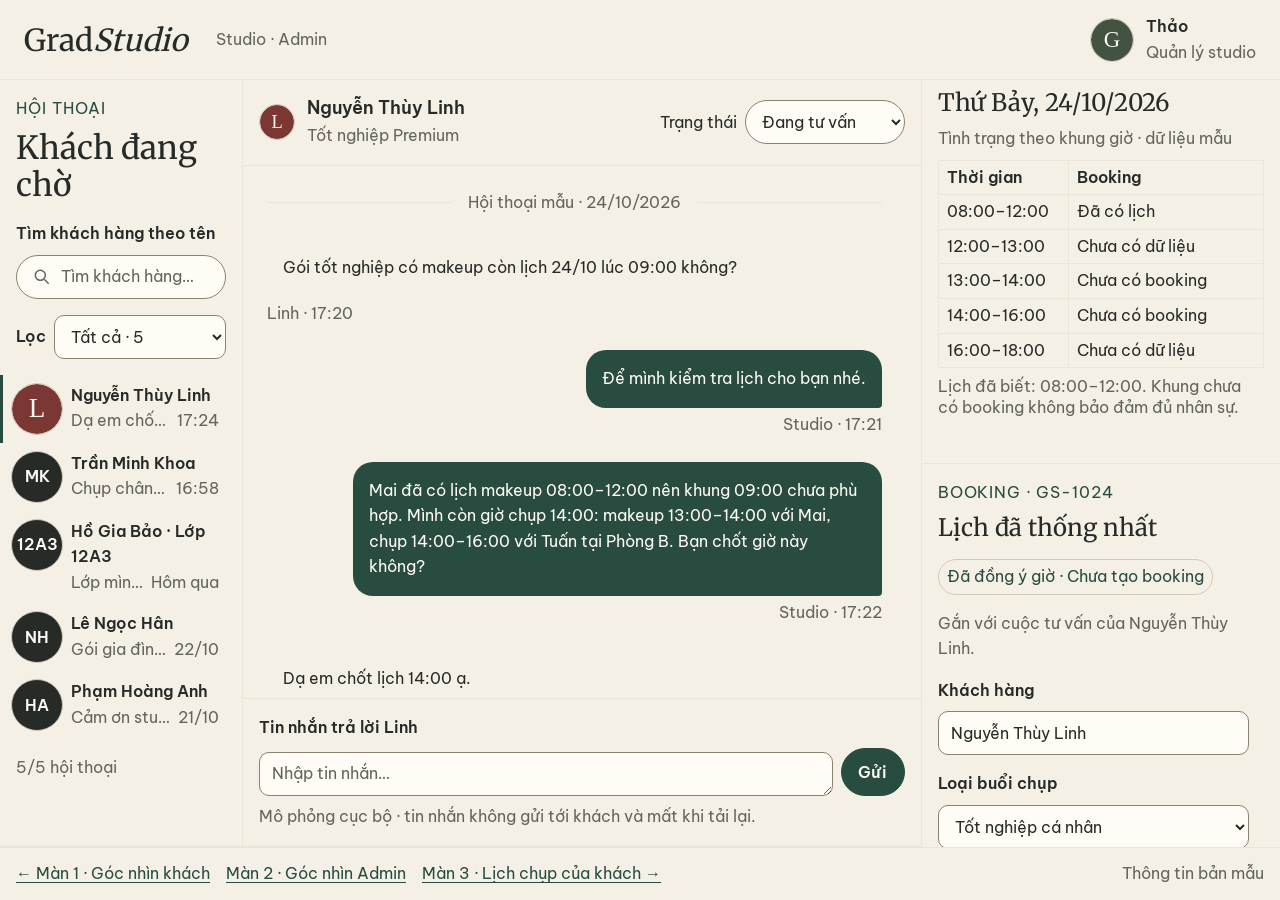
==== commit a1986a12: "fix(responsive): finalize three screens and refresh evidence" ====
--- a/admin-scheduling.html
+++ b/admin-scheduling.html
@@ -117,7 +117,10 @@
         <div class="admin-booking-result" id="admin-booking-result" hidden>
           <dl><dt>Khách hàng · Gói</dt><dd>Nguyễn Thùy Linh · Tốt nghiệp Premium</dd><dt>Ngày chụp</dt><dd id="admin-result-date">24/10/2026</dd><dt>Makeup · Mai</dt><dd id="admin-result-makeup">13:00–14:00</dd><dt>Chụp · Tuấn · Phòng B</dt><dd id="admin-result-shoot">14:00–16:00</dd><dt>Tổng giá</dt><dd>1.800.000đ</dd><dt>Cọc 30%</dt><dd>540.000đ</dd><dt>Còn lại sau buổi chụp</dt><dd>1.260.000đ</dd></dl>
           <p>Booking mô phỏng đang chờ cọc; chưa giữ lịch chính thức.</p>
-          <button class="button button--secondary" id="admin-edit" type="button" disabled>Chỉnh lại lịch</button>
+          <div class="admin-actions">
+            <button class="button button--secondary" id="admin-edit" type="button" disabled>Chỉnh lại lịch</button>
+            <a class="button button--secondary" href="my-appointments.html">Xem lịch chụp mẫu của khách</a>
+          </div>
         </div>
         <p class="admin-note admin-live" id="admin-feedback" role="status" aria-live="polite"></p>
         <noscript><p>Bật JavaScript để tìm kiếm, lọc, gửi tin nhắn mô phỏng và thay đổi trạng thái booking. Nội dung mẫu, form và liên kết vẫn xem được.</p></noscript>
@@ -128,7 +131,7 @@
   </main>
   <footer class="admin-demo">
     <nav aria-label="Chuyển vai trò trong bản mẫu"><a href="index.html">← Màn 1 · Góc nhìn khách</a><a href="admin-scheduling.html" aria-current="page">Màn 2 · Góc nhìn Admin</a><a href="my-appointments.html" aria-describedby="admin-integration-note">Màn 3 · Lịch chụp của khách →</a></nav>
-    <details><summary>Thông tin bản mẫu</summary><p id="admin-integration-note">Màn 3 chờ tích hợp: file my-appointments.html chưa có trong repository tại thời điểm dựng màn 2.</p><p>GradStudio · Bản mẫu PA02 · Các tương tác mô phỏng không được lưu khi tải lại.</p></details>
+    <details><summary>Thông tin bản mẫu</summary><p id="admin-integration-note">Lịch chụp mở booking mẫu GS-1024 ở trạng thái Chờ cọc. Thay đổi trên màn Admin chỉ áp dụng trong phiên xem này.</p></details>
   </footer>
 </body>
 </html>
--- a/css/admin-scheduling.css
+++ b/css/admin-scheduling.css
@@ -1,115 +1,115 @@
 .admin-page { --admin-line: color-mix(in srgb, var(--color-border) 30%, var(--color-background)); }
-.admin-page h1,.admin-page h2,.admin-page h3 { font-family: "Times New Roman",serif; font-weight: 400; }
 .admin-page h1 { font-size: 2rem; }
 .admin-page h2 { font-size: 1.75rem; }
 .admin-page h3 { font-size: 1.35rem; }
-.admin-page button,.admin-page select,.admin-page input { min-height: 44px; }
+.admin-page :is(select, input),
+.admin-page button:where(:not(.button)) { min-height: var(--control-min-size); }
 .admin-page [hidden] { display: none; }
 .admin-skip { position: absolute; left: 1rem; top: -8rem; z-index: 5; }
 .admin-skip:focus { top: 1rem; }
-.admin-header { padding: 1rem; border-bottom: 1px solid var(--admin-line); display: flex; align-items: center; gap: 1rem 2rem; flex-wrap: wrap; }
-.admin-brand { display: inline-flex; align-items: center; min-height: 44px; font: 1.9rem "Times New Roman",serif; color: var(--color-text); text-decoration: none; }
+.admin-header { padding: var(--space-4); border-bottom: 1px solid var(--admin-line); display: flex; align-items: center; gap: var(--space-4) var(--space-6); flex-wrap: wrap; }
+.admin-brand { display: inline-flex; align-items: center; min-height: var(--control-min-size); font: 1.9rem var(--font-heading); color: var(--color-text); text-decoration: none; }
 .admin-brand em { font-weight: 400; }
-.admin-role { background: var(--color-surface-soft); border-radius: 2rem; padding: .25rem .75rem; color: var(--color-text-muted); }
-.admin-nav { display: flex; flex-wrap: wrap; align-items: center; gap: .5rem 1.5rem; }
-.admin-nav a { display: inline-flex; align-items: center; min-height: 44px; text-decoration: none; }
+.admin-role { background: var(--color-surface-soft); border-radius: 2rem; padding: var(--space-1) var(--space-3); color: var(--color-text-muted); }
+.admin-nav { display: flex; flex-wrap: wrap; align-items: center; gap: var(--space-2) var(--space-5); }
+.admin-nav a { display: inline-flex; align-items: center; min-height: var(--control-min-size); text-decoration: none; }
 .admin-nav [aria-current] { border-bottom: 2px solid var(--color-brand); }
-.admin-user { display: flex; align-items: center; gap: .75rem; margin: 0; }
+.admin-user { display: flex; align-items: center; gap: var(--space-3); margin: 0; }
 .admin-avatar { width: 44px; height: 44px; object-fit: cover; border-radius: 50%; flex-shrink: 0; border: 1px solid var(--color-border); }
 .admin-layout { display: grid; }
 .admin-left,.admin-chat,.admin-right { min-width: 0; }
 .admin-left { border-bottom: 1px solid var(--admin-line); }
-.admin-inbox-head { padding: 1rem; }
-.admin-eyebrow { text-transform: uppercase; letter-spacing: .18em; font-size: 1rem; color: var(--color-brand); margin-bottom: .5rem; }
+.admin-inbox-head { padding: var(--space-4); }
+.admin-eyebrow { text-transform: uppercase; letter-spacing: .06em; font-size: 1rem; color: var(--color-brand); margin-bottom: var(--space-2); }
 .admin-muted { color: var(--color-text-muted); }
-.admin-note { color: var(--color-text-muted); margin: .5rem 0 0; }
+.admin-note { color: var(--color-text-muted); margin: var(--space-2) 0 0; }
 .admin-search { position: relative; }
-.admin-search svg { position: absolute; left: 1rem; top: .85rem; width: 20px; height: 20px; color: var(--color-text-muted); }
-.admin-search input { border-radius: 2rem; padding-left: 2.75rem; }
-.admin-filters { margin: 0; padding: 0 1rem 1rem; display: flex; align-items: center; gap: .5rem; }
+.admin-search svg { position: absolute; left: var(--space-4); top: 50%; transform: translateY(-50%); width: 20px; height: 20px; color: var(--color-text-muted); }
+.admin-search input { border-radius: 2rem; padding-left: calc(var(--space-6) + var(--space-3)); }
+.admin-filters { margin: 0; padding: 0 var(--space-4) var(--space-4); display: flex; align-items: center; gap: var(--space-2); }
 .admin-filters label { flex: 0 0 auto; margin: 0; }
 .admin-filters select { flex: 1; min-width: 0; }
-.admin-empty { padding: 1rem; color: var(--color-text-muted); }
+.admin-empty { padding: var(--space-4); color: var(--color-text-muted); }
 .admin-customers { list-style: none; padding: 0; margin: 0; }
 .admin-inbox-list { min-height: 0; overflow-y: scroll; scrollbar-gutter: stable; }
 .admin-inbox-controls { min-width: 0; background: var(--color-background); }
 .admin-customer { border-left: 3px solid transparent; }
 .admin-customer--active { background: var(--color-surface-soft); border-left-color: var(--color-brand); }
-.admin-customer-button { display: flex; align-items: flex-start; gap: .5rem; width: 100%; padding: 10px; border: 0; background: transparent; color: var(--color-text); font: inherit; text-align: left; cursor: pointer; }
+.admin-customer-button { display: flex; align-items: flex-start; gap: var(--space-2); width: 100%; padding: var(--space-2); border: 0; background: transparent; color: var(--color-text); font: inherit; text-align: left; cursor: pointer; }
 .admin-customer-button:disabled { cursor: default; }
 .admin-customer-button:hover { background: var(--color-surface-soft); }
 .admin-customer-button:focus-visible { outline-offset: -3px; }
 .admin-customer-button .admin-avatar { width: 52px; height: 52px; }
-.admin-customer-body { display: grid; grid-template-rows: 26px 26px; min-width: 0; flex: 1; }
-.admin-customer-name { display: block; min-width: 0; white-space: nowrap; overflow: hidden; text-overflow: ellipsis; line-height: 26px; }
-.admin-customer-preview { display: flex; min-width: 0; gap: .5rem; align-items: center; color: var(--color-text-muted); line-height: 26px; }
+.admin-customer-body { display: grid; grid-template-columns: minmax(0, 1fr); min-width: 0; flex: 1; }
+.admin-customer-name { display: block; overflow-wrap: anywhere; }
+.admin-customer-preview { display: flex; min-width: 0; gap: var(--space-2); align-items: center; color: var(--color-text-muted); }
 .admin-preview { min-width: 0; flex: 1; white-space: nowrap; overflow: hidden; text-overflow: ellipsis; }
 .admin-customer-preview time { flex: 0 0 auto; white-space: nowrap; }
 .admin-initials { display: grid; place-items: center; background: var(--color-text); color: var(--color-on-brand); font-weight: 600; }
-.admin-status { display: inline-block; padding: .15rem .6rem; border: 1px solid var(--color-border); border-radius: 2rem; background: var(--color-background); color: var(--color-text-muted); }
+.admin-status { display: inline-block; padding: var(--space-1) var(--space-2); border: 1px solid var(--color-border); border-radius: 2rem; background: var(--color-background); color: var(--color-text-muted); }
 .admin-status--success { color: var(--color-success); }
 .admin-status--waiting { color: var(--color-warning); }
 .admin-left { display: grid; grid-template-rows: auto minmax(0,1fr); height: 65dvh; min-height: 360px; }
 .admin-chat { display: flex; flex-direction: column; border-bottom: 1px solid var(--admin-line); }
-.admin-chat-head { padding: 1rem; display: flex; align-items: center; flex-wrap: wrap; gap: .75rem; border-bottom: 1px solid var(--admin-line); }
+.admin-chat-head { padding: var(--space-4); display: flex; align-items: center; flex-wrap: wrap; gap: var(--space-3); border-bottom: 1px solid var(--admin-line); }
 .admin-chat-person { flex: 1; min-width: 140px; }
-.admin-conversation-status { display: flex; align-items: center; gap: .5rem; width: 100%; }
+.admin-conversation-status { display: flex; align-items: center; gap: var(--space-2); width: 100%; }
 .admin-conversation-status label { margin: 0; white-space: nowrap; }
 .admin-conversation-status select { width: auto; flex: 1; min-width: 0; border-radius: 2rem; }
 .admin-chat-head h2 { font: 600 1.125rem var(--font-body); margin: 0; }
-.admin-chat-head p { margin: .25rem 0 0; }
-.admin-chat-body { padding: 1.5rem 1rem; flex: 1; min-height: 16rem; max-height: 70dvh; overflow-y: scroll; scrollbar-gutter: stable; }
-.admin-date-line { display: flex; align-items: center; gap: 1rem; color: var(--color-text-muted); margin-bottom: 1.5rem; text-align: center; }
+.admin-chat-head p { margin: var(--space-1) 0 0; }
+.admin-chat-body { padding: var(--space-5) var(--space-4); flex: 1; min-height: 16rem; max-height: 70dvh; overflow-y: scroll; scrollbar-gutter: stable; }
+.admin-date-line { display: flex; align-items: center; gap: var(--space-4); color: var(--color-text-muted); margin-bottom: var(--space-5); text-align: center; }
 .admin-date-line::before,.admin-date-line::after { content: ""; flex: 1; height: 1px; background: var(--admin-line); }
-.admin-messages { list-style: none; margin: 0; padding: 0; display: flex; flex-direction: column; gap: 1.5rem; }
+.admin-messages { list-style: none; margin: 0; padding: 0; display: flex; flex-direction: column; gap: var(--space-5); }
 .admin-message { max-width: 92%; align-self: flex-start; }
-.admin-message p { border-radius: 1.25rem 1.25rem 1.25rem .25rem; padding: 1rem; margin: 0 0 .25rem; background: var(--color-surface-soft); }
+.admin-message p { border-radius: 1.25rem 1.25rem 1.25rem .25rem; padding: var(--space-4); margin: 0 0 var(--space-1); background: var(--color-surface-soft); }
 .admin-message time { color: var(--color-text-muted); }
 .admin-message--studio { align-self: flex-end; text-align: right; }
 .admin-message--studio p { border-radius: 1.25rem 1.25rem .25rem 1.25rem; background: var(--color-brand); color: var(--color-on-brand); text-align: left; }
-.admin-chat-context { margin-top: 2rem; padding: 1rem; border: 1px solid var(--admin-line); border-radius: .75rem; color: var(--color-success); }
-.admin-compose { padding: 1rem; border-top: 1px solid var(--admin-line); }
-.admin-compose-row { display: flex; align-items: end; gap: .5rem; }
-.admin-compose-row textarea { min-height: 44px; max-height: 140px; }
+.admin-chat-context { margin-top: var(--space-6); padding: var(--space-4); border: 1px solid var(--admin-line); border-radius: .75rem; color: var(--color-success); }
+.admin-compose { padding: var(--space-4); border-top: 1px solid var(--admin-line); }
+.admin-compose-row { display: flex; align-items: end; gap: var(--space-2); }
+.admin-compose-row textarea { min-height: var(--control-min-size); max-height: 140px; }
 .admin-compose button { border-radius: 2rem; flex: 0 0 auto; min-width: 64px; }
 .admin-right { display: grid; grid-template-rows: auto minmax(0,1fr); min-height: 0; height: 100dvh; }
 .admin-inbox-list,.admin-chat-body,.admin-booking { overscroll-behavior-y: contain; scrollbar-color: var(--color-border) var(--color-background); }
-.admin-calendar-panel { min-width: 0; padding: 1rem; border-bottom: 1px solid var(--admin-line); }
-.admin-calendar-panel h2 { font-size: 1.5rem; margin-bottom: .5rem; }
-.admin-calendar-panel .admin-eyebrow { margin-bottom: .25rem; }
-.admin-calendar-panel p { margin-bottom: .5rem; }
+.admin-calendar-panel { min-width: 0; padding: var(--space-4); border-bottom: 1px solid var(--admin-line); }
+.admin-calendar-panel h2 { font-size: 1.5rem; margin-bottom: var(--space-2); }
+.admin-calendar-panel .admin-eyebrow { margin-bottom: var(--space-1); }
+.admin-calendar-panel p { margin-bottom: var(--space-2); }
 .admin-calendar { width: 100%; border-collapse: collapse; table-layout: fixed; }
-.admin-calendar caption { text-align: left; padding-bottom: .5rem; color: var(--color-text-muted); }
-.admin-calendar th,.admin-calendar td { border: 1px solid var(--admin-line); padding: .25rem .5rem; text-align: left; }
+.admin-calendar caption { text-align: left; padding-bottom: var(--space-2); color: var(--color-text-muted); }
+.admin-calendar th,.admin-calendar td { border: 1px solid var(--admin-line); padding: var(--space-1) var(--space-2); text-align: left; }
 .admin-calendar th { font-weight: 600; }
 .admin-calendar td:first-child,.admin-calendar th:first-child { width: 40%; white-space: nowrap; }
 .admin-busy { background: var(--color-surface-soft); }
-.admin-booking { min-height: 0; overflow-y: scroll; scrollbar-gutter: stable; background: var(--color-surface-soft); padding: 1rem; }
+.admin-booking { min-height: 0; overflow-y: scroll; scrollbar-gutter: stable; background: var(--color-surface-soft); padding: var(--space-4); }
 .admin-booking h2 { font-size: 1.5rem; }
-.admin-booking form { display: grid; gap: 1rem; }
-.admin-booking-result { padding-top: 1rem; }
-.admin-booking-result dl { display: grid; gap: .5rem; }
+.admin-booking form { display: grid; gap: var(--space-4); }
+.admin-booking-result { padding-top: var(--space-4); }
+.admin-booking-result dl { display: grid; gap: var(--space-2); }
 .admin-booking-result dt { color: var(--color-text-muted); }
-.admin-booking-result dd { margin: 0 0 .5rem; font-weight: 600; }
-.admin-response { display: flex; flex-wrap: wrap; gap: .5rem; }
+.admin-booking-result dd { margin: 0 0 var(--space-2); font-weight: 600; }
+.admin-response { display: flex; flex-wrap: wrap; gap: var(--space-2); }
 .admin-response button { flex: 1 1 100px; }
 .admin-live { color: var(--color-warning); }
-.admin-demo summary { cursor: pointer; min-height: 44px; display: flex; align-items: center; }
-.admin-form-grid { display: grid; gap: 1rem; }
+.admin-demo summary { cursor: pointer; min-height: var(--control-min-size); display: flex; align-items: center; }
+.admin-form-grid { display: grid; gap: var(--space-4); }
 .admin-booking fieldset { padding: 0; border: 0; margin: 0; min-width: 0; }
-.admin-booking legend { font-weight: 600; margin-bottom: .5rem; }
-.admin-check { display: flex; align-items: center; gap: .5rem; min-height: 44px; }
+.admin-booking legend { font-weight: 600; margin-bottom: var(--space-2); }
+.admin-check { display: flex; align-items: center; gap: var(--space-2); min-height: var(--control-min-size); }
 .admin-check input { width: 20px; height: 20px; min-height: 20px; accent-color: var(--color-brand); }
-.admin-assignment { display: flex; gap: .5rem; flex-wrap: wrap; margin: .5rem 0; }
-.admin-assignment span { background: var(--color-background); border: 1px solid var(--color-border); padding: .25rem .65rem; border-radius: 2rem; }
-.admin-price { display: flex; justify-content: space-between; flex-wrap: wrap; gap: .5rem; border-top: 1px solid var(--admin-line); padding-top: 1rem; }
-.admin-actions { display: flex; gap: .75rem; flex-wrap: wrap; }
+.admin-assignment { display: flex; gap: var(--space-2); flex-wrap: wrap; margin: var(--space-2) 0; }
+.admin-assignment span { background: var(--color-background); border: 1px solid var(--color-border); padding: var(--space-1) var(--space-2); border-radius: 2rem; }
+.admin-price { display: flex; justify-content: space-between; flex-wrap: wrap; gap: var(--space-2); border-top: 1px solid var(--admin-line); padding-top: var(--space-4); }
+.admin-actions { display: flex; gap: var(--space-3); flex-wrap: wrap; }
 .admin-actions .button { flex: 1 1 140px; border-radius: 2rem; }
-.admin-demo { padding: 1rem; border-top: 1px solid var(--admin-line); color: var(--color-text-muted); }
-.admin-demo p { margin: .5rem 0 0; }
-.admin-demo a { min-height: 44px; display: inline-flex; align-items: center; padding-right: 1rem; }
+.admin-demo { padding: var(--space-4); border-top: 1px solid var(--admin-line); color: var(--color-text-muted); }
+.admin-demo p { margin: var(--space-2) 0 0; }
+.admin-demo a { min-height: var(--control-min-size); display: inline-flex; align-items: center; padding-right: var(--space-4); }
 @media (min-width: 48rem) {
-  .admin-header { padding-inline: 1.5rem; }
+  .admin-header { padding-inline: var(--space-5); }
   .admin-user { margin-left: auto; }
   .admin-layout { grid-template-columns: 15rem minmax(0,1fr); align-items: start; }
   .admin-left { grid-column: 1; grid-row: 1 / 3; border-right: 1px solid var(--admin-line); }
@@ -119,19 +119,18 @@
 }
 @media (min-width: 64rem) {
   .admin-page { height: 100dvh; display: grid; grid-template-rows: auto minmax(0,1fr) auto; }
-  .admin-header { min-height: 80px; gap: 1rem; padding-block: .5rem; }
+  .admin-header { min-height: 80px; gap: var(--space-4); padding-block: var(--space-2); }
   .admin-nav { margin-inline: auto; }
   .admin-layout { grid-template-columns: clamp(230px,19vw,290px) minmax(0,1fr) clamp(320px,28vw,430px); align-items: stretch; min-height: 0; }
   .admin-left { grid-row: 1; min-height: 0; height: 100%; }
   .admin-chat { border-right: 1px solid var(--admin-line); min-height: 0; height: 100%; }
-  .admin-chat-head,.admin-compose { flex-shrink: 0; padding: 1rem; }
-  .admin-chat-body { min-height: 0; max-height: none; padding: 1.5rem; }
+  .admin-chat-head,.admin-compose { flex-shrink: 0; padding: var(--space-4); }
+  .admin-chat-body { min-height: 0; max-height: none; padding: var(--space-5); }
   .admin-right { grid-column: 3; height: 100%; grid-template-rows: minmax(0,1fr) minmax(0,1fr); }
-  .admin-calendar-panel { padding: .5rem 1rem; }
+  .admin-calendar-panel { padding: var(--space-2) var(--space-4); }
   .admin-calendar-panel .admin-note { line-height: 1.3; }
   .admin-calendar-panel .admin-eyebrow { display: none; }
-  .admin-calendar th,.admin-calendar td { padding-block: .2rem; }
-  .admin-demo { padding: .25rem 1rem; display: flex; align-items: center; flex-wrap: wrap; justify-content: space-between; gap: .5rem; }
+  .admin-demo { padding: var(--space-1) var(--space-4); display: flex; align-items: center; flex-wrap: wrap; justify-content: space-between; gap: var(--space-2); }
   .admin-demo details { max-width: 100%; }
   .admin-message { max-width: 86%; }
   .admin-conversation-status { margin-left: auto; width: auto; flex: 0 0 auto; }
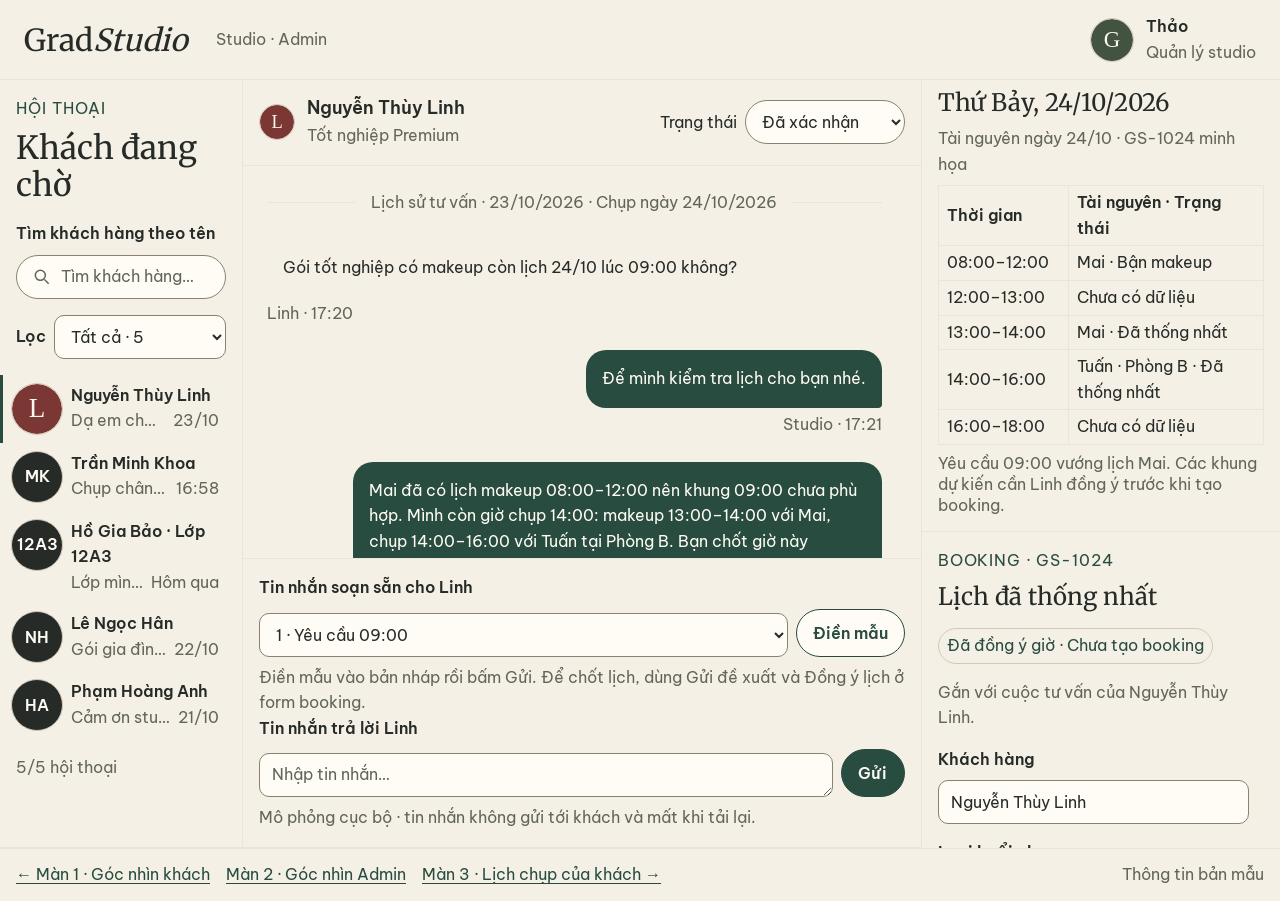
==== commit 8d74e7b0: "feat(pa02): complete review and verification for booking flow on 2026-11-11 - Added comprehensive re" ====
--- a/admin-scheduling.html
+++ b/admin-scheduling.html
@@ -22,25 +22,27 @@
       <div class="admin-inbox-head">
         <p class="admin-eyebrow">Hội thoại</p>
         <h1 id="admin-inbox-title">Khách đang chờ</h1>
+        <div data-admin-enhancement hidden>
         <label class="form-label" for="admin-search">Tìm khách hàng theo tên</label>
         <div class="admin-search">
           <svg aria-hidden="true" viewBox="0 0 24 24" fill="none" stroke="currentColor" stroke-width="1.8"><circle cx="10" cy="10" r="6"></circle><path d="m15 15 5 5"></path></svg>
           <input class="form-control" id="admin-search" type="search" placeholder="Tìm khách hàng…" disabled>
         </div>
+        </div>
       </div>
-      <div class="admin-filters">
+      <div class="admin-filters" data-admin-enhancement hidden>
         <label class="form-label" for="admin-filter">Lọc</label>
         <select class="form-control" id="admin-filter" aria-label="Lọc trạng thái hội thoại" disabled>
-          <option value="all">Tất cả · 5</option><option value="unanswered">Chưa trả lời · 2</option><option value="advising">Đang tư vấn · 1</option><option value="confirmed">Đã xác nhận · 1</option><option value="completed">Hoàn thành · 1</option>
+          <option value="all">Tất cả · 5</option><option value="unanswered">Chưa trả lời · 2</option><option value="advising">Đang tư vấn · 0</option><option value="confirmed">Đã xác nhận · 2</option><option value="completed">Hoàn thành · 1</option>
         </select>
       </div>
       </div>
       <div class="admin-inbox-list" tabindex="0" role="region" aria-label="Danh sách hội thoại, cuộn độc lập">
       <ul class="admin-customers" aria-label="Danh sách hội thoại mẫu">
-        <li class="admin-customer admin-customer--active" data-status="advising" data-customer="linh">
+        <li class="admin-customer admin-customer--active" data-status="confirmed" data-customer="linh">
           <button class="admin-customer-button" type="button" aria-pressed="true" disabled>
             <img class="admin-avatar" src="assets/images/linh-initial.svg" alt="" width="52" height="52">
-            <span class="admin-customer-body"><strong class="admin-customer-name">Nguyễn Thùy Linh</strong><span class="admin-customer-preview"><span class="admin-preview">Dạ em chốt lịch 14:00 ạ.</span><time datetime="2026-10-24T17:24">17:24</time></span></span>
+            <span class="admin-customer-body"><strong class="admin-customer-name">Nguyễn Thùy Linh</strong><span class="admin-customer-preview"><span class="admin-preview">Dạ em chốt lịch 14:00 ạ.</span><time datetime="2026-10-23T17:24">23/10</time></span></span>
           </button>
         </li>
         <li class="admin-customer" data-status="unanswered" data-customer="khoa"><button class="admin-customer-button" type="button" aria-pressed="false" disabled><span class="admin-avatar admin-initials" aria-hidden="true">MK</span><span class="admin-customer-body"><strong class="admin-customer-name">Trần Minh Khoa</strong><span class="admin-customer-preview"><span class="admin-preview">Chụp chân dung CV mất bao lâu ạ?</span><time datetime="2026-10-24T16:58">16:58</time></span></span></button></li>
@@ -56,19 +58,31 @@
       <header class="admin-chat-head">
         <img class="admin-avatar" src="assets/images/linh-initial.svg" alt="" width="44" height="44">
         <div class="admin-chat-person"><h2 id="admin-chat-title">Nguyễn Thùy Linh</h2><p class="admin-muted">Tốt nghiệp Premium</p></div>
-        <div class="admin-conversation-status"><label for="admin-status">Trạng thái</label><select class="form-control" id="admin-status" disabled><option value="unanswered">Chưa trả lời</option><option value="advising" selected>Đang tư vấn</option><option value="confirmed">Đã xác nhận</option><option value="completed">Hoàn thành</option></select></div>
+        <div class="admin-conversation-status" data-admin-enhancement hidden><label for="admin-status">Trạng thái</label><select class="form-control" id="admin-status" disabled><option value="unanswered">Chưa trả lời</option><option value="advising">Đang tư vấn</option><option value="confirmed" selected>Đã xác nhận</option><option value="completed">Hoàn thành</option></select></div>
       </header>
       <div class="admin-chat-body" tabindex="0" role="region" aria-label="Tin nhắn, cuộn độc lập">
-        <p class="admin-date-line">Hội thoại mẫu · 24/10/2026</p>
+        <p class="admin-date-line">Lịch sử tư vấn · 23/10/2026 · Chụp ngày 24/10/2026</p>
         <ol class="admin-messages" aria-label="Tin nhắn giữa Linh và studio" aria-live="polite" aria-relevant="additions">
-          <li class="admin-message"><p>Gói tốt nghiệp có makeup còn lịch 24/10 lúc 09:00 không?</p><span class="admin-muted">Linh · </span><time datetime="2026-10-24T17:20">17:20</time></li>
-          <li class="admin-message admin-message--studio"><p>Để mình kiểm tra lịch cho bạn nhé.</p><span class="admin-muted">Studio · </span><time datetime="2026-10-24T17:21">17:21</time></li>
-          <li class="admin-message admin-message--studio"><p>Mai đã có lịch makeup 08:00–12:00 nên khung 09:00 chưa phù hợp. Mình còn giờ chụp 14:00: makeup 13:00–14:00 với Mai, chụp 14:00–16:00 với Tuấn tại Phòng B. Bạn chốt giờ này không?</p><span class="admin-muted">Studio · </span><time datetime="2026-10-24T17:22">17:22</time></li>
-          <li class="admin-message"><p>Dạ em chốt lịch 14:00 ạ.</p><span class="admin-muted">Linh · </span><time datetime="2026-10-24T17:24">17:24</time></li>
+          <li class="admin-message"><p>Gói tốt nghiệp có makeup còn lịch 24/10 lúc 09:00 không?</p><span class="admin-muted">Linh · </span><time datetime="2026-10-23T17:20">17:20</time></li>
+          <li class="admin-message admin-message--studio"><p>Để mình kiểm tra lịch cho bạn nhé.</p><span class="admin-muted">Studio · </span><time datetime="2026-10-23T17:21">17:21</time></li>
+          <li class="admin-message admin-message--studio"><p>Mai đã có lịch makeup 08:00–12:00 nên khung 09:00 chưa phù hợp. Mình còn giờ chụp 14:00: makeup 13:00–14:00 với Mai, chụp 14:00–16:00 với Tuấn tại Phòng B. Bạn chốt giờ này không?</p><span class="admin-muted">Studio · </span><time datetime="2026-10-23T17:22">17:22</time></li>
+          <li class="admin-message"><p>Dạ em chốt lịch 14:00 ạ.</p><span class="admin-muted">Linh · </span><time datetime="2026-10-23T17:24">17:24</time></li>
         </ol>
-        <p class="admin-chat-context" id="admin-context">✓ Linh đã đồng ý giờ 14:00 trong hội thoại mẫu. Có thể tạo booking chờ cọc.</p>
+        <p class="admin-chat-context" id="admin-context">Lịch đã thống nhất trong hội thoại mẫu. Booking minh họa GS-1024 Chờ cọc 30% được trình bày bên dưới.</p>
       </div>
-      <form class="admin-compose" aria-label="Soạn tin nhắn mẫu">
+      <form class="admin-compose" aria-label="Soạn tin nhắn mẫu" data-admin-enhancement hidden>
+        <div id="admin-message-samples">
+          <label class="form-label" for="admin-sample">Tin nhắn soạn sẵn cho Linh</label>
+          <div class="admin-compose-row">
+            <select class="form-control" id="admin-sample" aria-describedby="admin-sample-help">
+              <option value="Mình ghi nhận yêu cầu chụp lúc 09:00 ngày 24/10/2026 của bạn. Mai bận makeup 08:00–12:00, mình sẽ tư vấn giờ phù hợp.">1 · Yêu cầu 09:00</option>
+              <option value="Studio đề xuất makeup với Mai 13:00–14:00, chụp với Tuấn 14:00–16:00 tại Phòng B ngày 24/10/2026. Gói Tốt nghiệp Premium 1.800.000đ, cọc 540.000đ. Bạn đồng ý lịch này không?">2 · Đề xuất 14:00</option>
+              <option value="Sau khi tạo booking GS-1024, khoản cọc 30% là 540.000đ, còn lại 1.260.000đ thanh toán sau buổi chụp. Bạn có thể thử thanh toán mô phỏng ở trang Lịch chụp mẫu.">3 · Hướng dẫn cọc</option>
+            </select>
+            <button class="button button--secondary" id="admin-fill-sample" type="button">Điền mẫu</button>
+          </div>
+          <p class="admin-note" id="admin-sample-help">Điền mẫu vào bản nháp rồi bấm Gửi. Để chốt lịch, dùng Gửi đề xuất và Đồng ý lịch ở form booking.</p>
+        </div>
         <label class="form-label" for="admin-message" id="admin-compose-label">Tin nhắn trả lời Linh</label>
         <div class="admin-compose-row"><textarea class="form-control" id="admin-message" rows="1" maxlength="3000" placeholder="Nhập tin nhắn…" aria-describedby="admin-chat-help"></textarea><button class="button" id="admin-send" type="submit" disabled>Gửi</button></div>
         <p class="admin-note" id="admin-chat-help">Mô phỏng cục bộ · tin nhắn không gửi tới khách và mất khi tải lại.</p>
@@ -79,24 +93,24 @@
         <p class="admin-eyebrow">Lịch booking</p>
         <h2 id="admin-calendar-title">Thứ Bảy, 24/10/2026</h2>
         <table class="admin-calendar">
-          <caption>Tình trạng theo khung giờ · dữ liệu mẫu</caption>
-          <thead><tr><th scope="col">Thời gian</th><th scope="col">Booking</th></tr></thead>
+          <caption>Tài nguyên ngày 24/10 · GS-1024 minh họa</caption>
+          <thead><tr><th scope="col">Thời gian</th><th scope="col">Tài nguyên · Trạng thái</th></tr></thead>
           <tbody>
-            <tr class="admin-busy"><td>08:00–12:00</td><td>Đã có lịch</td></tr>
+            <tr class="admin-busy"><td>08:00–12:00</td><td>Mai · Bận makeup</td></tr>
             <tr><td>12:00–13:00</td><td>Chưa có dữ liệu</td></tr>
-            <tr><td>13:00–14:00</td><td id="admin-calendar-makeup">Chưa có booking</td></tr>
-            <tr><td>14:00–16:00</td><td id="admin-calendar-shoot">Chưa có booking</td></tr>
+            <tr><td>13:00–14:00</td><td id="admin-calendar-makeup">Mai · Chờ cọc</td></tr>
+            <tr><td>14:00–16:00</td><td id="admin-calendar-shoot">Tuấn · Phòng B · Chờ cọc</td></tr>
             <tr><td>16:00–18:00</td><td>Chưa có dữ liệu</td></tr>
           </tbody>
         </table>
-        <p class="admin-note" id="admin-calendar-note">Lịch đã biết: 08:00–12:00. Khung chưa có booking không bảo đảm đủ nhân sự.</p>
+        <p class="admin-note" id="admin-calendar-note">Yêu cầu 09:00 vướng lịch Mai. GS-1024 đã thống nhất giờ, Chờ cọc trong minh họa tĩnh.</p>
       </section>
       <section class="admin-booking" id="admin-booking" aria-labelledby="admin-booking-title">
         <p class="admin-eyebrow">Booking · GS-1024</p><h2 id="admin-booking-title" tabindex="-1">Lịch đã thống nhất</h2>
         <div id="admin-booking-linh">
-        <p class="admin-status admin-status--success" id="admin-booking-status" role="status">Đã đồng ý giờ · Chưa tạo booking</p>
+        <p class="admin-status admin-status--waiting" id="admin-booking-status" role="status">GS-1024 · Chờ cọc 30% · Minh họa tĩnh</p>
         <p class="admin-muted">Gắn với cuộc tư vấn của Nguyễn Thùy Linh.</p>
-        <form id="admin-booking-form" aria-describedby="admin-booking-help">
+        <form id="admin-booking-form" aria-describedby="admin-booking-help" hidden>
           <div><label class="form-label" for="admin-customer-name">Khách hàng</label><input class="form-control" id="admin-customer-name" value="Nguyễn Thùy Linh" readonly></div>
           <div><label class="form-label" for="admin-session">Loại buổi chụp</label><select class="form-control" id="admin-session"><option>Tốt nghiệp cá nhân</option></select></div>
           <div><label class="form-label" for="admin-package">Gói chụp</label><select class="form-control" id="admin-package"><option>Premium · 2 giờ · 30 ảnh</option></select></div>
@@ -114,16 +128,16 @@
           <div class="admin-actions"><button class="button button--secondary" id="admin-quote" type="button" disabled>Gửi đề xuất vào chat</button><button class="button" id="admin-create" type="submit" disabled>Tạo booking</button></div>
           <p class="admin-note" id="admin-booking-help">Mô phỏng trên trình duyệt. Đổi lịch cần gửi đề xuất và có phản hồi đồng ý mới. Không giữ tài nguyên hoặc thanh toán thật.</p>
         </form>
-        <div class="admin-booking-result" id="admin-booking-result" hidden>
+        <div class="admin-booking-result" id="admin-booking-result">
           <dl><dt>Khách hàng · Gói</dt><dd>Nguyễn Thùy Linh · Tốt nghiệp Premium</dd><dt>Ngày chụp</dt><dd id="admin-result-date">24/10/2026</dd><dt>Makeup · Mai</dt><dd id="admin-result-makeup">13:00–14:00</dd><dt>Chụp · Tuấn · Phòng B</dt><dd id="admin-result-shoot">14:00–16:00</dd><dt>Tổng giá</dt><dd>1.800.000đ</dd><dt>Cọc 30%</dt><dd>540.000đ</dd><dt>Còn lại sau buổi chụp</dt><dd>1.260.000đ</dd></dl>
-          <p>Booking mô phỏng đang chờ cọc; chưa giữ lịch chính thức.</p>
+          <p id="admin-result-note">Minh họa tĩnh sau bước tạo booking GS-1024. Lịch đã thống nhất, đang Chờ cọc 540.000đ.</p>
           <div class="admin-actions">
-            <button class="button button--secondary" id="admin-edit" type="button" disabled>Chỉnh lại lịch</button>
+            <button class="button button--secondary" id="admin-edit" type="button" hidden>Chỉnh lại lịch</button>
             <a class="button button--secondary" href="my-appointments.html">Xem lịch chụp mẫu của khách</a>
           </div>
         </div>
         <p class="admin-note admin-live" id="admin-feedback" role="status" aria-live="polite"></p>
-        <noscript><p>Bật JavaScript để tìm kiếm, lọc, gửi tin nhắn mô phỏng và thay đổi trạng thái booking. Nội dung mẫu, form và liên kết vẫn xem được.</p></noscript>
+        <noscript><p>Đây là booking minh họa tĩnh. Bật JavaScript và tải lại để thử tạo booking từ bước Linh đã đồng ý giờ. Mỗi trang dùng dữ liệu mẫu riêng.</p></noscript>
         </div>
         <div id="admin-booking-other" hidden><p id="admin-booking-other-note">Chưa có dữ liệu booking cho hội thoại này.</p><p class="admin-note">Có thể tiếp tục tư vấn qua chat. Mẫu booking đầy đủ hiện có ở hội thoại Linh.</p></div>
       </section>
--- a/css/admin-scheduling.css
+++ b/css/admin-scheduling.css
@@ -31,7 +31,7 @@
 .admin-filters select { flex: 1; min-width: 0; }
 .admin-empty { padding: var(--space-4); color: var(--color-text-muted); }
 .admin-customers { list-style: none; padding: 0; margin: 0; }
-.admin-inbox-list { min-height: 0; overflow-y: scroll; scrollbar-gutter: stable; }
+.admin-inbox-list { min-height: 0; }
 .admin-inbox-controls { min-width: 0; background: var(--color-background); }
 .admin-customer { border-left: 3px solid transparent; }
 .admin-customer--active { background: var(--color-surface-soft); border-left-color: var(--color-brand); }
@@ -49,7 +49,7 @@
 .admin-status { display: inline-block; padding: var(--space-1) var(--space-2); border: 1px solid var(--color-border); border-radius: 2rem; background: var(--color-background); color: var(--color-text-muted); }
 .admin-status--success { color: var(--color-success); }
 .admin-status--waiting { color: var(--color-warning); }
-.admin-left { display: grid; grid-template-rows: auto minmax(0,1fr); height: 65dvh; min-height: 360px; }
+.admin-left { display: grid; grid-template-rows: auto auto; }
 .admin-chat { display: flex; flex-direction: column; border-bottom: 1px solid var(--admin-line); }
 .admin-chat-head { padding: var(--space-4); display: flex; align-items: center; flex-wrap: wrap; gap: var(--space-3); border-bottom: 1px solid var(--admin-line); }
 .admin-chat-person { flex: 1; min-width: 140px; }
@@ -58,7 +58,7 @@
 .admin-conversation-status select { width: auto; flex: 1; min-width: 0; border-radius: 2rem; }
 .admin-chat-head h2 { font: 600 1.125rem var(--font-body); margin: 0; }
 .admin-chat-head p { margin: var(--space-1) 0 0; }
-.admin-chat-body { padding: var(--space-5) var(--space-4); flex: 1; min-height: 16rem; max-height: 70dvh; overflow-y: scroll; scrollbar-gutter: stable; }
+.admin-chat-body { padding: var(--space-5) var(--space-4); flex: 1; min-height: 0; }
 .admin-date-line { display: flex; align-items: center; gap: var(--space-4); color: var(--color-text-muted); margin-bottom: var(--space-5); text-align: center; }
 .admin-date-line::before,.admin-date-line::after { content: ""; flex: 1; height: 1px; background: var(--admin-line); }
 .admin-messages { list-style: none; margin: 0; padding: 0; display: flex; flex-direction: column; gap: var(--space-5); }
@@ -72,8 +72,7 @@
 .admin-compose-row { display: flex; align-items: end; gap: var(--space-2); }
 .admin-compose-row textarea { min-height: var(--control-min-size); max-height: 140px; }
 .admin-compose button { border-radius: 2rem; flex: 0 0 auto; min-width: 64px; }
-.admin-right { display: grid; grid-template-rows: auto minmax(0,1fr); min-height: 0; height: 100dvh; }
-.admin-inbox-list,.admin-chat-body,.admin-booking { overscroll-behavior-y: contain; scrollbar-color: var(--color-border) var(--color-background); }
+.admin-right { display: grid; grid-template-rows: auto auto; min-height: 0; }
 .admin-calendar-panel { min-width: 0; padding: var(--space-4); border-bottom: 1px solid var(--admin-line); }
 .admin-calendar-panel h2 { font-size: 1.5rem; margin-bottom: var(--space-2); }
 .admin-calendar-panel .admin-eyebrow { margin-bottom: var(--space-1); }
@@ -84,7 +83,7 @@
 .admin-calendar th { font-weight: 600; }
 .admin-calendar td:first-child,.admin-calendar th:first-child { width: 40%; white-space: nowrap; }
 .admin-busy { background: var(--color-surface-soft); }
-.admin-booking { min-height: 0; overflow-y: scroll; scrollbar-gutter: stable; background: var(--color-surface-soft); padding: var(--space-4); }
+.admin-booking { min-height: 0; background: var(--color-surface-soft); padding: var(--space-4); }
 .admin-booking h2 { font-size: 1.5rem; }
 .admin-booking form { display: grid; gap: var(--space-4); }
 .admin-booking-result { padding-top: var(--space-4); }
@@ -118,15 +117,16 @@
   .admin-form-grid { grid-template-columns: minmax(0,1fr) minmax(0,1fr); }
 }
 @media (min-width: 64rem) {
-  .admin-page { height: 100dvh; display: grid; grid-template-rows: auto minmax(0,1fr) auto; }
+  .admin-page { min-height: 100dvh; }
   .admin-header { min-height: 80px; gap: var(--space-4); padding-block: var(--space-2); }
   .admin-nav { margin-inline: auto; }
-  .admin-layout { grid-template-columns: clamp(230px,19vw,290px) minmax(0,1fr) clamp(320px,28vw,430px); align-items: stretch; min-height: 0; }
-  .admin-left { grid-row: 1; min-height: 0; height: 100%; }
+  .admin-layout { grid-template-columns: clamp(230px,19vw,290px) minmax(0,1fr) clamp(320px,28vw,430px); align-items: stretch; height: max(48rem, calc(100dvh - 10rem)); }
+  .admin-left { grid-row: 1; grid-template-rows: auto minmax(0,1fr); min-height: 0; height: 100%; }
   .admin-chat { border-right: 1px solid var(--admin-line); min-height: 0; height: 100%; }
   .admin-chat-head,.admin-compose { flex-shrink: 0; padding: var(--space-4); }
   .admin-chat-body { min-height: 0; max-height: none; padding: var(--space-5); }
-  .admin-right { grid-column: 3; height: 100%; grid-template-rows: minmax(0,1fr) minmax(0,1fr); }
+  .admin-inbox-list,.admin-chat-body,.admin-booking { overflow-y: auto; scrollbar-gutter: stable; scrollbar-color: var(--color-control-border) var(--color-background); scroll-padding-block: var(--space-2); }
+  .admin-right { grid-column: 3; height: 100%; grid-template-rows: auto minmax(16rem,1fr); }
   .admin-calendar-panel { padding: var(--space-2) var(--space-4); }
   .admin-calendar-panel .admin-note { line-height: 1.3; }
   .admin-calendar-panel .admin-eyebrow { display: none; }
@@ -137,7 +137,3 @@
   .admin-conversation-status select { width: 160px; min-width: 160px; flex: none; }
   .admin-chat-head .admin-avatar { width: 36px; height: 36px; }
 }
-@media (min-width: 64rem) and (max-height: 46rem) {
-  /* Short windows give the fixed calendar its natural height to avoid overlap. */
-  .admin-right { grid-template-rows: auto minmax(0,1fr); }
-}
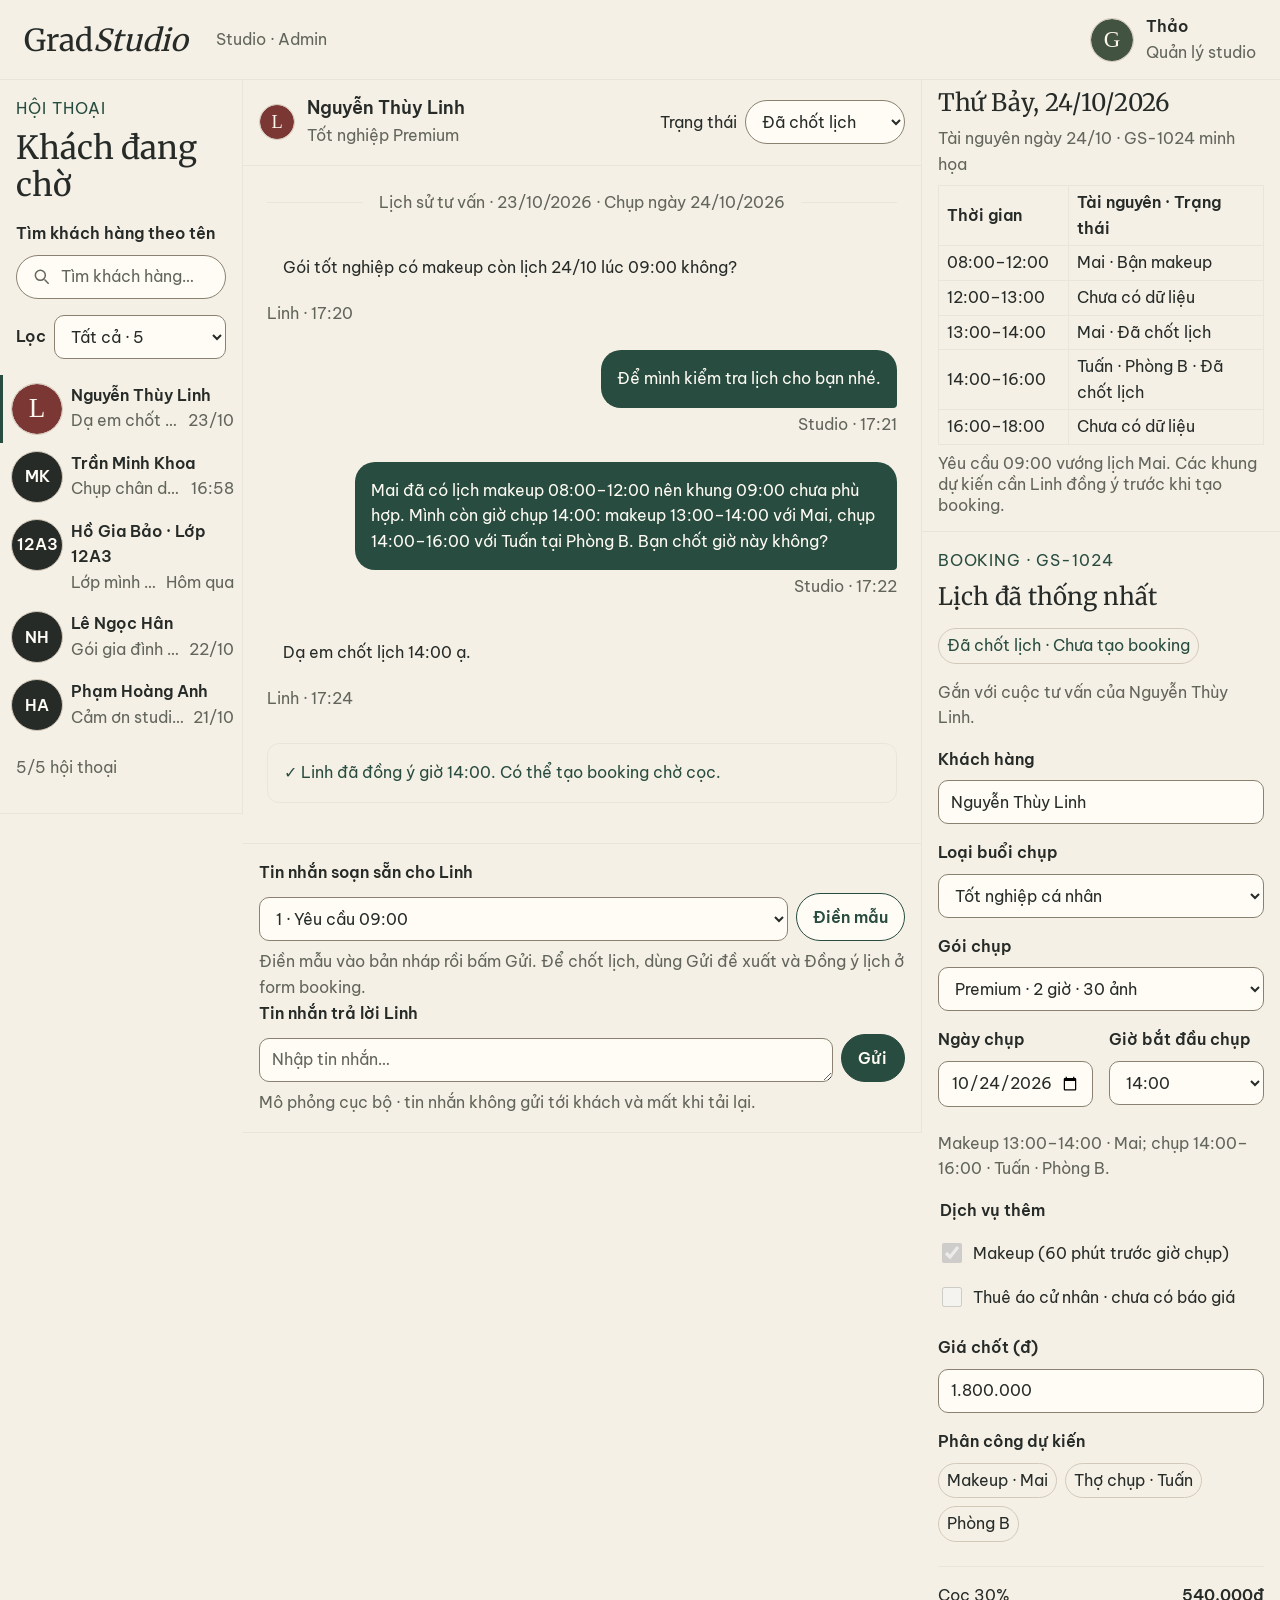
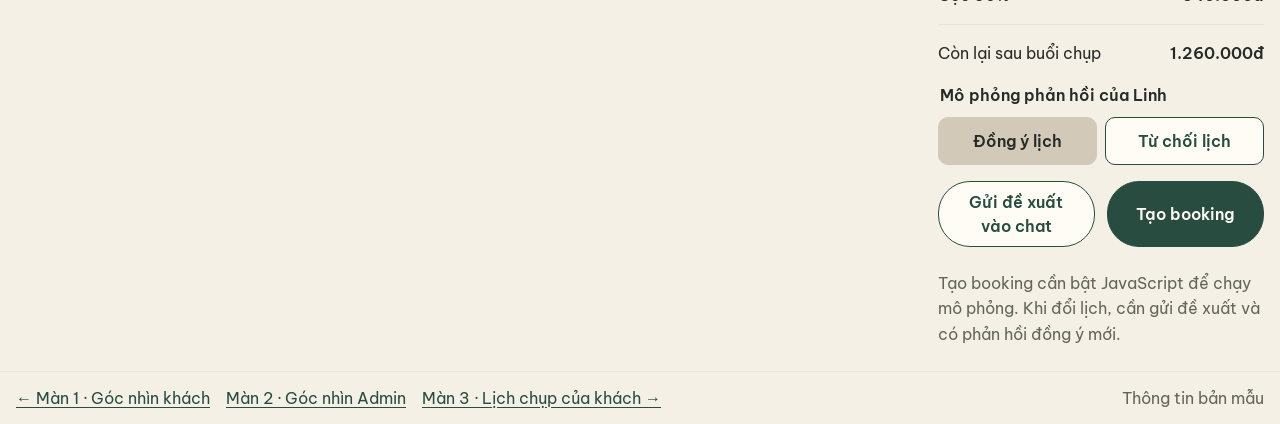
==== commit d7257fc9: "Update validation checks, CSS styles, and JavaScript functionality for admin scheduling and my appoi" ====
--- a/admin-scheduling.html
+++ b/admin-scheduling.html
@@ -33,11 +33,11 @@
       <div class="admin-filters" data-admin-enhancement hidden>
         <label class="form-label" for="admin-filter">Lọc</label>
         <select class="form-control" id="admin-filter" aria-label="Lọc trạng thái hội thoại" disabled>
-          <option value="all">Tất cả · 5</option><option value="unanswered">Chưa trả lời · 2</option><option value="advising">Đang tư vấn · 0</option><option value="confirmed">Đã xác nhận · 2</option><option value="completed">Hoàn thành · 1</option>
+          <option value="all">Tất cả · 5</option><option value="unanswered">Chưa trả lời · 2</option><option value="advising">Đang tư vấn · 0</option><option value="confirmed">Đã chốt lịch · 2</option><option value="completed">Hoàn thành · 1</option>
         </select>
       </div>
       </div>
-      <div class="admin-inbox-list" tabindex="0" role="region" aria-label="Danh sách hội thoại, cuộn độc lập">
+      <div class="admin-inbox-list" role="region" aria-label="Danh sách hội thoại">
       <ul class="admin-customers" aria-label="Danh sách hội thoại mẫu">
         <li class="admin-customer admin-customer--active" data-status="confirmed" data-customer="linh">
           <button class="admin-customer-button" type="button" aria-pressed="true" disabled>
@@ -58,9 +58,9 @@
       <header class="admin-chat-head">
         <img class="admin-avatar" src="assets/images/linh-initial.svg" alt="" width="44" height="44">
         <div class="admin-chat-person"><h2 id="admin-chat-title">Nguyễn Thùy Linh</h2><p class="admin-muted">Tốt nghiệp Premium</p></div>
-        <div class="admin-conversation-status" data-admin-enhancement hidden><label for="admin-status">Trạng thái</label><select class="form-control" id="admin-status" disabled><option value="unanswered">Chưa trả lời</option><option value="advising">Đang tư vấn</option><option value="confirmed" selected>Đã xác nhận</option><option value="completed">Hoàn thành</option></select></div>
+        <div class="admin-conversation-status" data-admin-enhancement hidden><label for="admin-status">Trạng thái</label><select class="form-control" id="admin-status" disabled><option value="unanswered">Chưa trả lời</option><option value="advising">Đang tư vấn</option><option value="confirmed" selected>Đã chốt lịch</option><option value="completed">Hoàn thành</option></select></div>
       </header>
-      <div class="admin-chat-body" tabindex="0" role="region" aria-label="Tin nhắn, cuộn độc lập">
+      <div class="admin-chat-body" role="region" aria-label="Tin nhắn tư vấn">
         <p class="admin-date-line">Lịch sử tư vấn · 23/10/2026 · Chụp ngày 24/10/2026</p>
         <ol class="admin-messages" aria-label="Tin nhắn giữa Linh và studio" aria-live="polite" aria-relevant="additions">
           <li class="admin-message"><p>Gói tốt nghiệp có makeup còn lịch 24/10 lúc 09:00 không?</p><span class="admin-muted">Linh · </span><time datetime="2026-10-23T17:20">17:20</time></li>
@@ -68,7 +68,7 @@
           <li class="admin-message admin-message--studio"><p>Mai đã có lịch makeup 08:00–12:00 nên khung 09:00 chưa phù hợp. Mình còn giờ chụp 14:00: makeup 13:00–14:00 với Mai, chụp 14:00–16:00 với Tuấn tại Phòng B. Bạn chốt giờ này không?</p><span class="admin-muted">Studio · </span><time datetime="2026-10-23T17:22">17:22</time></li>
           <li class="admin-message"><p>Dạ em chốt lịch 14:00 ạ.</p><span class="admin-muted">Linh · </span><time datetime="2026-10-23T17:24">17:24</time></li>
         </ol>
-        <p class="admin-chat-context" id="admin-context">Lịch đã thống nhất trong hội thoại mẫu. Booking minh họa GS-1024 Chờ cọc 30% được trình bày bên dưới.</p>
+        <p class="admin-chat-context" id="admin-context">Linh đã chốt giờ chụp 14:00 trong hội thoại mẫu. Booking chưa được tạo.</p>
       </div>
       <form class="admin-compose" aria-label="Soạn tin nhắn mẫu" data-admin-enhancement hidden>
         <div id="admin-message-samples">
@@ -98,25 +98,25 @@
           <tbody>
             <tr class="admin-busy"><td>08:00–12:00</td><td>Mai · Bận makeup</td></tr>
             <tr><td>12:00–13:00</td><td>Chưa có dữ liệu</td></tr>
-            <tr><td>13:00–14:00</td><td id="admin-calendar-makeup">Mai · Chờ cọc</td></tr>
-            <tr><td>14:00–16:00</td><td id="admin-calendar-shoot">Tuấn · Phòng B · Chờ cọc</td></tr>
+            <tr><td>13:00–14:00</td><td id="admin-calendar-makeup">Mai · Đã chốt lịch</td></tr>
+            <tr><td>14:00–16:00</td><td id="admin-calendar-shoot">Tuấn · Phòng B · Đã chốt lịch</td></tr>
             <tr><td>16:00–18:00</td><td>Chưa có dữ liệu</td></tr>
           </tbody>
         </table>
-        <p class="admin-note" id="admin-calendar-note">Yêu cầu 09:00 vướng lịch Mai. GS-1024 đã thống nhất giờ, Chờ cọc trong minh họa tĩnh.</p>
+        <p class="admin-note" id="admin-calendar-note">Yêu cầu 09:00 vướng lịch Mai. Linh đã chốt makeup 13:00–14:00 và chụp 14:00–16:00, chưa tạo booking.</p>
       </section>
       <section class="admin-booking" id="admin-booking" aria-labelledby="admin-booking-title">
         <p class="admin-eyebrow">Booking · GS-1024</p><h2 id="admin-booking-title" tabindex="-1">Lịch đã thống nhất</h2>
         <div id="admin-booking-linh">
-        <p class="admin-status admin-status--waiting" id="admin-booking-status" role="status">GS-1024 · Chờ cọc 30% · Minh họa tĩnh</p>
+        <p class="admin-status admin-status--success" id="admin-booking-status" role="status">Đã chốt lịch · Chưa tạo booking</p>
         <p class="admin-muted">Gắn với cuộc tư vấn của Nguyễn Thùy Linh.</p>
-        <form id="admin-booking-form" aria-describedby="admin-booking-help" hidden>
+        <form id="admin-booking-form" aria-describedby="admin-booking-help">
           <div><label class="form-label" for="admin-customer-name">Khách hàng</label><input class="form-control" id="admin-customer-name" value="Nguyễn Thùy Linh" readonly></div>
-          <div><label class="form-label" for="admin-session">Loại buổi chụp</label><select class="form-control" id="admin-session"><option>Tốt nghiệp cá nhân</option></select></div>
-          <div><label class="form-label" for="admin-package">Gói chụp</label><select class="form-control" id="admin-package"><option>Premium · 2 giờ · 30 ảnh</option></select></div>
+          <div><label class="form-label" for="admin-session">Loại buổi chụp</label><select class="form-control" id="admin-session" disabled><option>Tốt nghiệp cá nhân</option></select></div>
+          <div><label class="form-label" for="admin-package">Gói chụp</label><select class="form-control" id="admin-package" disabled><option>Premium · 2 giờ · 30 ảnh</option></select></div>
           <div class="admin-form-grid">
-            <div><label class="form-label" for="admin-date">Ngày chụp</label><input class="form-control" id="admin-date" type="date" value="2026-10-24"></div>
-            <div><label class="form-label" for="admin-time">Giờ bắt đầu chụp</label><select class="form-control" id="admin-time" aria-describedby="admin-time-help"><option value="09:00" disabled>09:00 · trùng lịch</option><option value="14:00" selected>14:00</option><option value="15:00">15:00</option></select></div>
+            <div><label class="form-label" for="admin-date">Ngày chụp</label><input class="form-control" id="admin-date" type="date" value="2026-10-24" disabled></div>
+            <div><label class="form-label" for="admin-time">Giờ bắt đầu chụp</label><select class="form-control" id="admin-time" aria-describedby="admin-time-help" disabled><option value="09:00" disabled>09:00 · trùng lịch</option><option value="14:00" selected>14:00</option><option value="15:00">15:00</option></select></div>
           </div>
           <p class="admin-note" id="admin-time-help">Lịch mẫu đã chốt: makeup lúc 13:00, bắt đầu chụp lúc 14:00.</p>
           <fieldset><legend>Dịch vụ thêm</legend><label class="admin-check"><input id="admin-makeup" type="checkbox" checked disabled> Makeup (60 phút trước giờ chụp)</label><label class="admin-check"><input type="checkbox" disabled> Thuê áo cử nhân · chưa có báo giá</label></fieldset>
@@ -126,18 +126,18 @@
           <div class="admin-price"><span>Còn lại sau buổi chụp</span><strong>1.260.000đ</strong></div>
           <fieldset><legend>Mô phỏng phản hồi của Linh</legend><div class="admin-response"><button class="button button--secondary" id="admin-agree" type="button" disabled>Đồng ý lịch</button><button class="button button--secondary" id="admin-decline" type="button" disabled>Từ chối lịch</button></div></fieldset>
           <div class="admin-actions"><button class="button button--secondary" id="admin-quote" type="button" disabled>Gửi đề xuất vào chat</button><button class="button" id="admin-create" type="submit" disabled>Tạo booking</button></div>
-          <p class="admin-note" id="admin-booking-help">Mô phỏng trên trình duyệt. Đổi lịch cần gửi đề xuất và có phản hồi đồng ý mới. Không giữ tài nguyên hoặc thanh toán thật.</p>
+          <p class="admin-note" id="admin-booking-help">Tạo booking cần bật JavaScript để chạy mô phỏng. Khi đổi lịch, cần gửi đề xuất và có phản hồi đồng ý mới.</p>
         </form>
-        <div class="admin-booking-result" id="admin-booking-result">
+        <div class="admin-booking-result" id="admin-booking-result" hidden>
           <dl><dt>Khách hàng · Gói</dt><dd>Nguyễn Thùy Linh · Tốt nghiệp Premium</dd><dt>Ngày chụp</dt><dd id="admin-result-date">24/10/2026</dd><dt>Makeup · Mai</dt><dd id="admin-result-makeup">13:00–14:00</dd><dt>Chụp · Tuấn · Phòng B</dt><dd id="admin-result-shoot">14:00–16:00</dd><dt>Tổng giá</dt><dd>1.800.000đ</dd><dt>Cọc 30%</dt><dd>540.000đ</dd><dt>Còn lại sau buổi chụp</dt><dd>1.260.000đ</dd></dl>
-          <p id="admin-result-note">Minh họa tĩnh sau bước tạo booking GS-1024. Lịch đã thống nhất, đang Chờ cọc 540.000đ.</p>
+          <p id="admin-result-note">Booking mô phỏng GS-1024 đã tạo, đang Chờ cọc 540.000đ.</p>
           <div class="admin-actions">
             <button class="button button--secondary" id="admin-edit" type="button" hidden>Chỉnh lại lịch</button>
             <a class="button button--secondary" href="my-appointments.html">Xem lịch chụp mẫu của khách</a>
           </div>
         </div>
         <p class="admin-note admin-live" id="admin-feedback" role="status" aria-live="polite"></p>
-        <noscript><p>Đây là booking minh họa tĩnh. Bật JavaScript và tải lại để thử tạo booking từ bước Linh đã đồng ý giờ. Mỗi trang dùng dữ liệu mẫu riêng.</p></noscript>
+        <noscript><p>Linh đã chốt lịch, booking chưa được tạo. Form và nút Tạo booking đang hiển thị để xem lại. Bật JavaScript và tải lại để thử tạo booking mô phỏng.</p></noscript>
         </div>
         <div id="admin-booking-other" hidden><p id="admin-booking-other-note">Chưa có dữ liệu booking cho hội thoại này.</p><p class="admin-note">Có thể tiếp tục tư vấn qua chat. Mẫu booking đầy đủ hiện có ở hội thoại Linh.</p></div>
       </section>
--- a/css/admin-scheduling.css
+++ b/css/admin-scheduling.css
@@ -120,13 +120,12 @@
   .admin-page { min-height: 100dvh; }
   .admin-header { min-height: 80px; gap: var(--space-4); padding-block: var(--space-2); }
   .admin-nav { margin-inline: auto; }
-  .admin-layout { grid-template-columns: clamp(230px,19vw,290px) minmax(0,1fr) clamp(320px,28vw,430px); align-items: stretch; height: max(48rem, calc(100dvh - 10rem)); }
-  .admin-left { grid-row: 1; grid-template-rows: auto minmax(0,1fr); min-height: 0; height: 100%; }
-  .admin-chat { border-right: 1px solid var(--admin-line); min-height: 0; height: 100%; }
+  .admin-layout { grid-template-columns: clamp(230px,19vw,290px) minmax(0,1fr) clamp(320px,28vw,430px); align-items: start; }
+  .admin-left { grid-row: 1; }
+  .admin-chat { border-right: 1px solid var(--admin-line); }
   .admin-chat-head,.admin-compose { flex-shrink: 0; padding: var(--space-4); }
   .admin-chat-body { min-height: 0; max-height: none; padding: var(--space-5); }
-  .admin-inbox-list,.admin-chat-body,.admin-booking { overflow-y: auto; scrollbar-gutter: stable; scrollbar-color: var(--color-control-border) var(--color-background); scroll-padding-block: var(--space-2); }
-  .admin-right { grid-column: 3; height: 100%; grid-template-rows: auto minmax(16rem,1fr); }
+  .admin-right { grid-column: 3; }
   .admin-calendar-panel { padding: var(--space-2) var(--space-4); }
   .admin-calendar-panel .admin-note { line-height: 1.3; }
   .admin-calendar-panel .admin-eyebrow { display: none; }
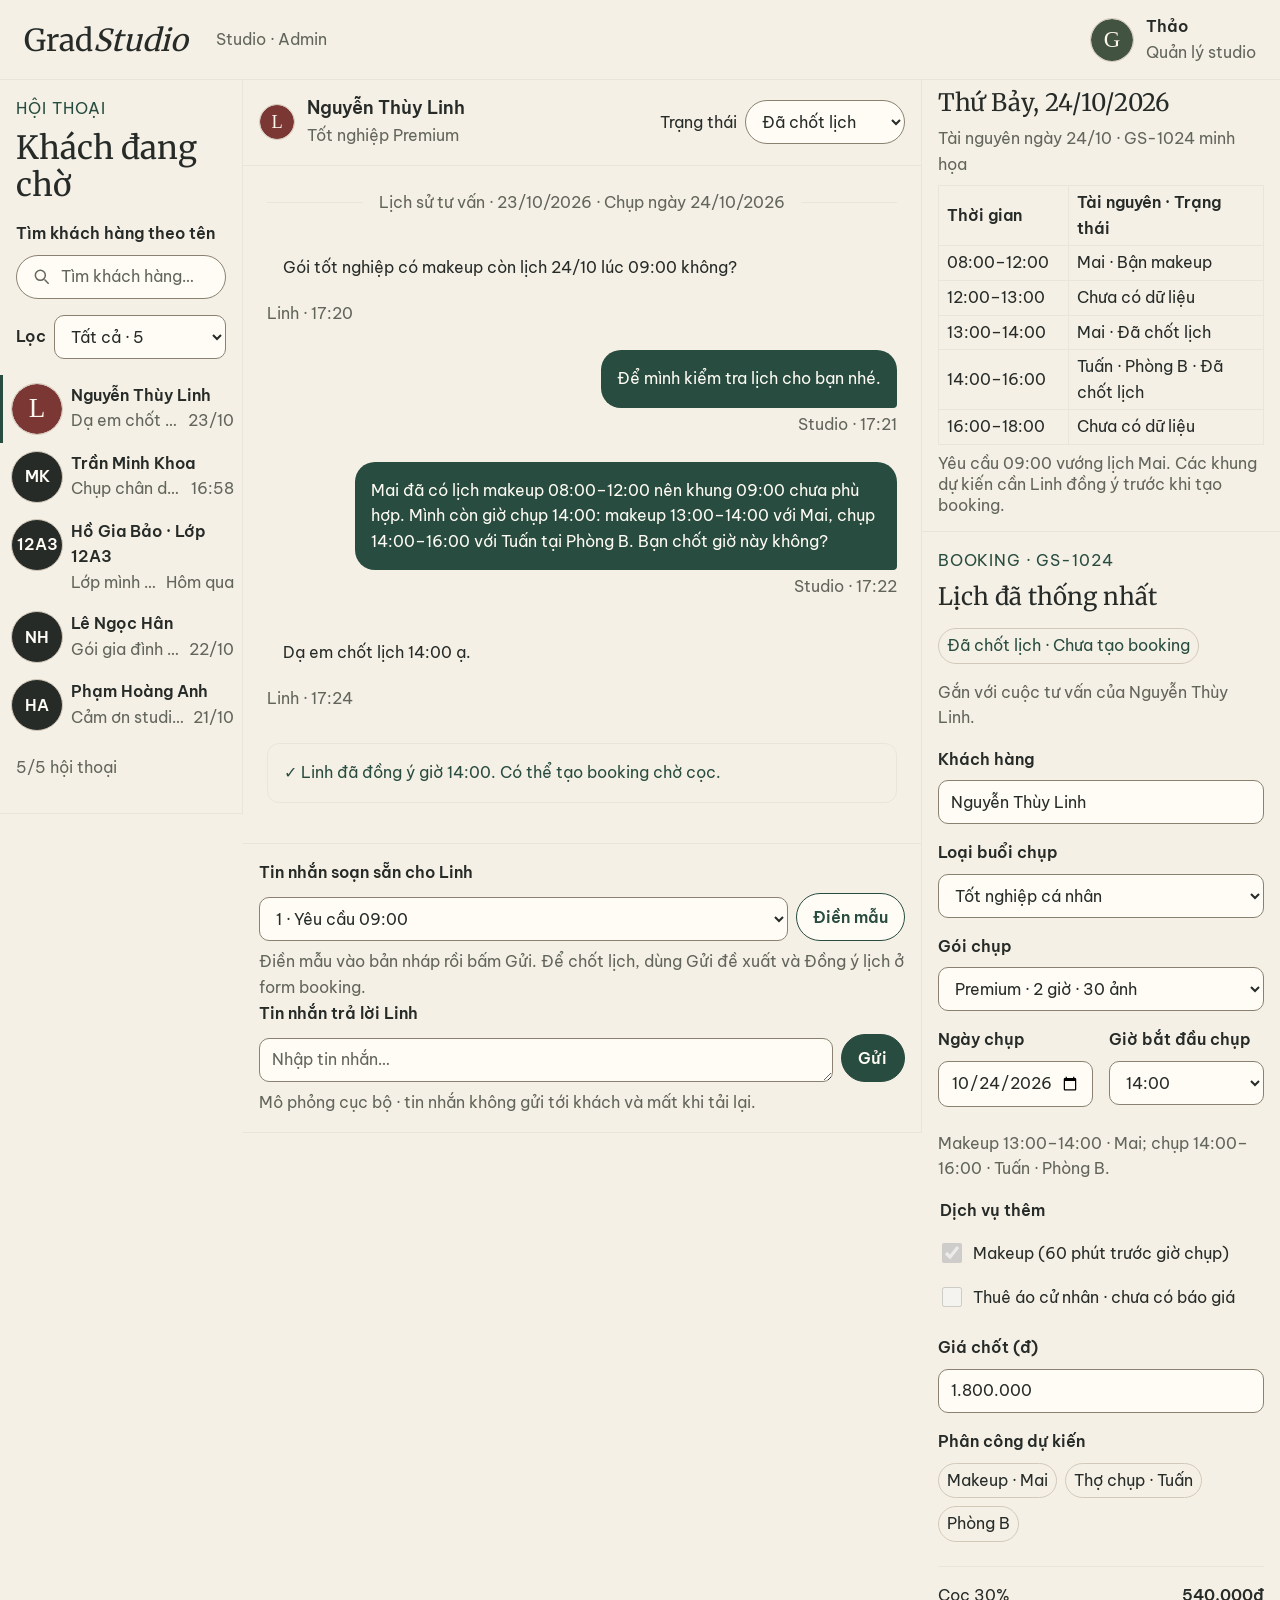
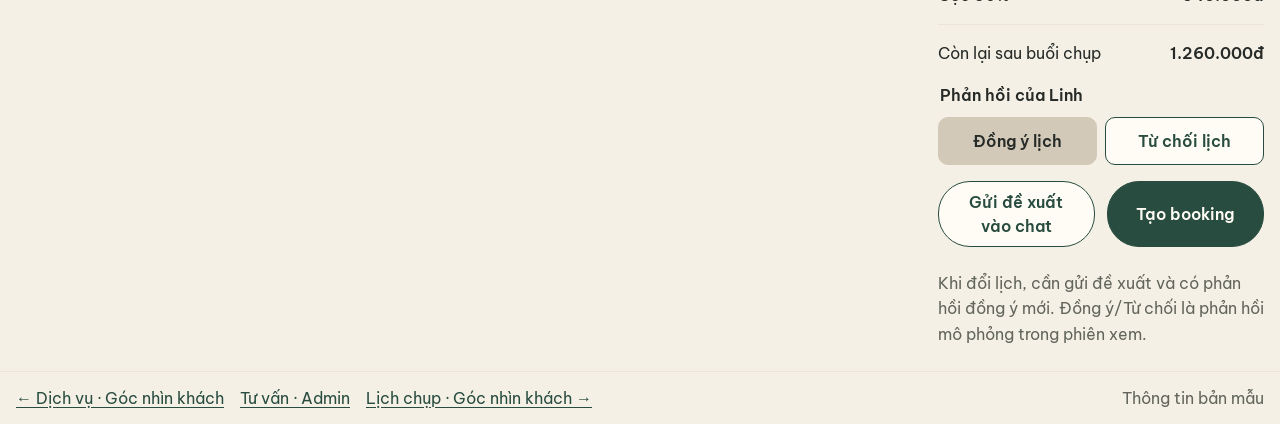
==== commit cc6b027b: "feat(pa02): enhance booking flow with static links and updated labels - Updated admin-scheduling.htm" ====
--- a/admin-scheduling.html
+++ b/admin-scheduling.html
@@ -124,9 +124,10 @@
           <div><strong>Phân công dự kiến</strong><div class="admin-assignment"><span>Makeup · Mai</span><span>Thợ chụp · Tuấn</span><span>Phòng B</span></div></div>
           <div class="admin-price"><span>Cọc 30%</span><strong>540.000đ</strong></div>
           <div class="admin-price"><span>Còn lại sau buổi chụp</span><strong>1.260.000đ</strong></div>
-          <fieldset><legend>Mô phỏng phản hồi của Linh</legend><div class="admin-response"><button class="button button--secondary" id="admin-agree" type="button" disabled>Đồng ý lịch</button><button class="button button--secondary" id="admin-decline" type="button" disabled>Từ chối lịch</button></div></fieldset>
-          <div class="admin-actions"><button class="button button--secondary" id="admin-quote" type="button" disabled>Gửi đề xuất vào chat</button><button class="button" id="admin-create" type="submit" disabled>Tạo booking</button></div>
-          <p class="admin-note" id="admin-booking-help">Tạo booking cần bật JavaScript để chạy mô phỏng. Khi đổi lịch, cần gửi đề xuất và có phản hồi đồng ý mới.</p>
+          <fieldset><legend>Phản hồi của Linh</legend><div class="admin-response"><button class="button button--secondary" id="admin-agree" type="button" disabled>Đồng ý lịch</button><button class="button button--secondary" id="admin-decline" type="button" disabled>Từ chối lịch</button></div></fieldset>
+          <div class="admin-actions"><button class="button button--secondary" id="admin-quote" type="button" disabled>Gửi đề xuất vào chat</button><a class="button" id="admin-create-static" href="my-appointments.html" aria-describedby="admin-static-note">Tạo booking</a><button class="button" id="admin-create" type="submit" disabled hidden>Tạo booking</button></div>
+          <p class="admin-note" id="admin-static-note">Tiếp tục tới booking mẫu GS-1024 Chờ cọc trong Lịch chụp của Linh.</p>
+          <p class="admin-note" id="admin-booking-help">Khi đổi lịch, cần gửi đề xuất và có phản hồi đồng ý mới. Đồng ý/Từ chối là phản hồi mô phỏng trong phiên xem.</p>
         </form>
         <div class="admin-booking-result" id="admin-booking-result" hidden>
           <dl><dt>Khách hàng · Gói</dt><dd>Nguyễn Thùy Linh · Tốt nghiệp Premium</dd><dt>Ngày chụp</dt><dd id="admin-result-date">24/10/2026</dd><dt>Makeup · Mai</dt><dd id="admin-result-makeup">13:00–14:00</dd><dt>Chụp · Tuấn · Phòng B</dt><dd id="admin-result-shoot">14:00–16:00</dd><dt>Tổng giá</dt><dd>1.800.000đ</dd><dt>Cọc 30%</dt><dd>540.000đ</dd><dt>Còn lại sau buổi chụp</dt><dd>1.260.000đ</dd></dl>
@@ -137,14 +138,13 @@
           </div>
         </div>
         <p class="admin-note admin-live" id="admin-feedback" role="status" aria-live="polite"></p>
-        <noscript><p>Linh đã chốt lịch, booking chưa được tạo. Form và nút Tạo booking đang hiển thị để xem lại. Bật JavaScript và tải lại để thử tạo booking mô phỏng.</p></noscript>
         </div>
         <div id="admin-booking-other" hidden><p id="admin-booking-other-note">Chưa có dữ liệu booking cho hội thoại này.</p><p class="admin-note">Có thể tiếp tục tư vấn qua chat. Mẫu booking đầy đủ hiện có ở hội thoại Linh.</p></div>
       </section>
     </aside>
   </main>
   <footer class="admin-demo">
-    <nav aria-label="Chuyển vai trò trong bản mẫu"><a href="index.html">← Màn 1 · Góc nhìn khách</a><a href="admin-scheduling.html" aria-current="page">Màn 2 · Góc nhìn Admin</a><a href="my-appointments.html" aria-describedby="admin-integration-note">Màn 3 · Lịch chụp của khách →</a></nav>
+    <nav aria-label="Chuyển vai trò trong bản mẫu"><a href="index.html">← Dịch vụ · Góc nhìn khách</a><a href="admin-scheduling.html" aria-current="page">Tư vấn · Admin</a><a href="my-appointments.html" aria-describedby="admin-integration-note">Lịch chụp · Góc nhìn khách →</a></nav>
     <details><summary>Thông tin bản mẫu</summary><p id="admin-integration-note">Lịch chụp mở booking mẫu GS-1024 ở trạng thái Chờ cọc. Thay đổi trên màn Admin chỉ áp dụng trong phiên xem này.</p></details>
   </footer>
 </body>
